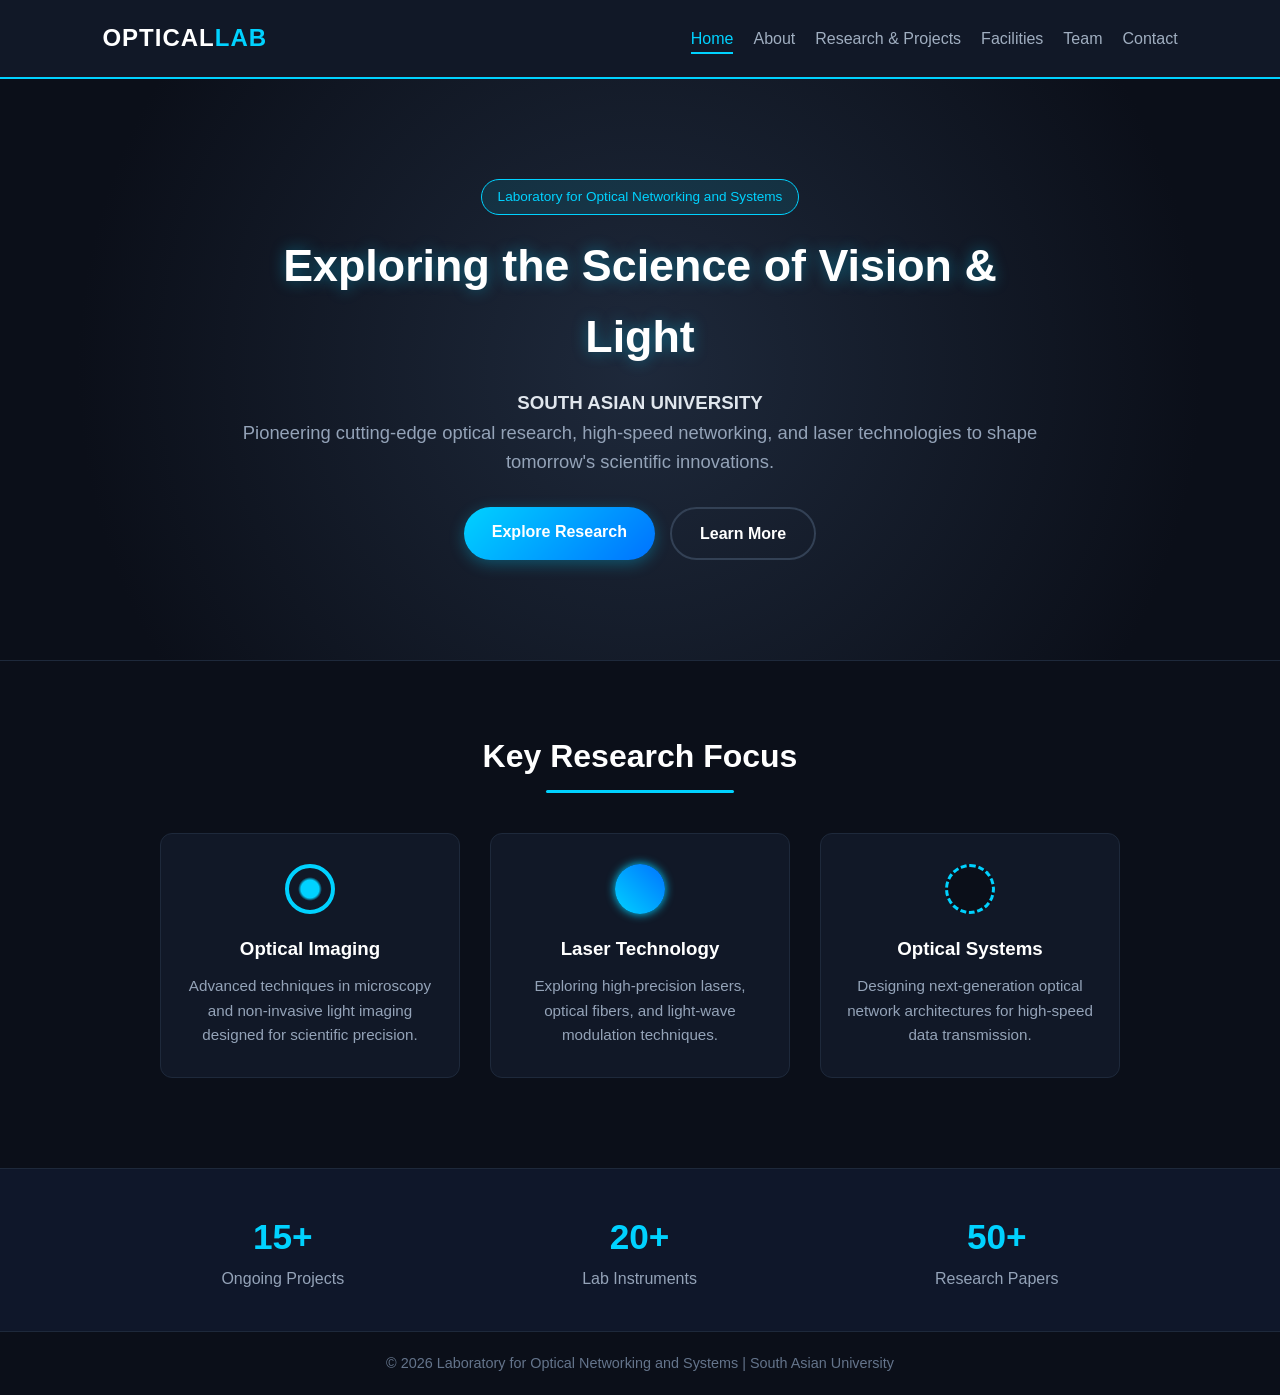
==== index.html @ 85604259 "Add files via upload" ====
<!DOCTYPE html>
<html lang="en">
<head>
    <meta charset="UTF-8">
    <meta name="viewport" content="width=device-width, initial-scale=1.0">
    <title>Laboratory for Optical Networking and Systems</title>
    <link rel="stylesheet" href="style.css">
</head>
<body>
    <header class="navbar">
        <div class="logo">OPTICAL<span>LAB</span></div>
        <nav>
            <ul class="nav-links">
                <li><a href="index.html" class="active">Home</a></li>
                <li><a href="about.html">About</a></li>
                <li><a href="research.html">Research & Projects</a></li>
                <li><a href="facilities.html">Facilities</a></li>
                <li><a href="team.html">Team</a></li>
                <li><a href="contact.html">Contact</a></li>
            </ul>
        </nav>
    </header>
    <section class="hero">
        <div class="hero-content">
            <span class="badge">Laboratory for Optical Networking and Systems</span>
            <h1>Exploring the Science of Vision & Light</h1>
            <h3> SOUTH ASIAN UNIVERSITY </h3>
            <p>Pioneering cutting-edge optical research, high-speed networking, and laser technologies to shape tomorrow's scientific innovations.</p>
            <div class="hero-btns">
                <a href="research.html" class="btn primary-btn">Explore Research</a>
                <a href="about.html" class="btn secondary-btn">Learn More</a>
            </div>
        </div>
    </section>
    <section class="highlights">
        <h2 class="section-title">Key Research Focus</h2>
        <div class="card-container">
            <div class="card">
                <div class="icon-shape optical-icon"></div>
                <h3>Optical Imaging</h3>
                <p>Advanced techniques in microscopy and non-invasive light imaging designed for scientific precision.</p>
            </div>
            <div class="card">
                <div class="icon-shape laser-icon"></div>
                <h3>Laser Technology</h3>
                <p>Exploring high-precision lasers, optical fibers, and light-wave modulation techniques.</p>
            </div>
            <div class="card">
                <div class="icon-shape system-icon"></div>
                <h3>Optical Systems</h3>
                <p>Designing next-generation optical network architectures for high-speed data transmission.</p>
            </div>
        </div>
    </section>
    <section class="stats-banner">
        <div class="stat-item">
            <h3>15+</h3>
            <p>Ongoing Projects</p>
        </div>
        <div class="stat-item">
            <h3>20+</h3>
            <p>Lab Instruments</p>
        </div>
        <div class="stat-item"> 
            <h3>50+</h3>
            <p>Research Papers</p>
        </div>
    </section>
    <footer>
        <p>&copy; 2026 Laboratory for Optical Networking and Systems | South Asian University</p>
    </footer>
</body>
</html>
---- style.css ----
* {
    margin: 0;
    padding: 0;
    box-sizing: border-box;
    font-family: -apple-system, BlinkMacSystemFont, "Segoe UI", Roboto, Helvetica, Arial, sans-serif;
}

body {
    background-color: #0b0f19; 
    color: #e0e6ed;
    line-height: 1.6;
}

.navbar {
    display: flex;
    justify-content: space-between;
    align-items: center;
    padding: 1.2rem 8%;
    background-color: #111827;
    border-bottom: 2px solid #00d2ff; 
    position: sticky;
    top: 0;
    z-index: 100;
}

.logo {
    font-size: 1.5rem;
    font-weight: 700;
    letter-spacing: 1px;
    color: #ffffff;
}

.logo span {
    color: #00d2ff; 
}

.nav-links {
    display: flex;
    list-style: none;
    gap: 20px;
}

.nav-links a {
    text-decoration: none;
    color: #a0aec0;
    font-weight: 500;
    transition: color 0.3s ease, border-bottom 0.3s ease;
    padding-bottom: 5px;
}

.nav-links a:hover,
.nav-links a.active {
    color: #00d2ff;
    border-bottom: 2px solid #00d2ff;
}

.hero {
    background: radial-gradient(circle at center, #1e293b 0%, #0b0f19 80%);
    text-align: center;
    padding: 100px 20px;
    border-bottom: 1px solid #1e293b;
}

.hero-content {
    max-width: 800px;
    margin: 0 auto;
}

.badge {
    background: rgba(0, 210, 255, 0.1);
    color: #00d2ff;
    padding: 6px 16px;
    border-radius: 20px;
    font-size: 0.85rem;
    border: 1px solid #00d2ff;
    display: inline-block;
    margin-bottom: 15px;
}

.hero h1 {
    font-size: 2.8rem;
    color: #ffffff;
    margin-bottom: 15px;
    text-shadow: 0 0 15px rgba(0, 210, 255, 0.4);
}

.hero p {
    font-size: 1.15rem;
    color: #94a3b8;
    margin-bottom: 30px;
}

.hero-btns {
    display: flex;
    justify-content: center;
    gap: 15px;
}


.btn {
    text-decoration: none;
    padding: 12px 28px;
    border-radius: 30px;
    font-weight: 600;
    transition: all 0.3s ease;
}

.primary-btn {
    background: linear-gradient(135deg, #00d2ff, #0072ff);
    color: #ffffff;
    box-shadow: 0 4px 15px rgba(0, 210, 255, 0.3);
}

.primary-btn:hover {
    transform: translateY(-3px);
    box-shadow: 0 6px 20px rgba(0, 210, 255, 0.6);
}

.secondary-btn {
    background: transparent;
    color: #ffffff;
    border: 2px solid #334155;
}

.secondary-btn:hover {
    border-color: #00d2ff;
    color: #00d2ff;
    transform: translateY(-3px);
}

.highlights {
    padding: 70px 8%;
    text-align: center;
}

.section-title {
    font-size: 2rem;
    color: #ffffff;
    margin-bottom: 40px;
    position: relative;
    display: inline-block;
}

.section-title::after {
    content: '';
    display: block;
    width: 60%;
    height: 3px;
    background: #00d2ff;
    margin: 8px auto 0;
    border-radius: 2px;
}

.card-container {
    display: flex;
    justify-content: center;
    gap: 30px;
    flex-wrap: wrap;
}

.card {
    background-color: #111827;
    border: 1px solid #1e293b;
    border-radius: 12px;
    padding: 30px 20px;
    width: 300px;
    display: flex;
    flex-direction: column;
    align-items: center;
    transition: transform 0.3s ease, border-color 0.3s ease, box-shadow 0.3s ease;
}

.icon-shape {
    width: 50px;
    height: 50px;
    border-radius: 50%;
    margin-bottom: 20px;
}

.optical-icon {
    border: 4px solid #00d2ff;
    background: radial-gradient(circle, #00d2ff 30%, transparent 40%);
}

.laser-icon {
    background: linear-gradient(45deg, #00d2ff, #0072ff);
    box-shadow: 0 0 10px #00d2ff;
}

.system-icon {
    border: 3px dashed #00d2ff;
    background: #0b0f19;
}

.card h3 {
    color: #ffffff;
    margin-bottom: 10px;
}

.card p {
    color: #94a3b8;
    font-size: 0.95rem;
}

.card:hover {
    transform: translateY(-8px);
    border-color: #00d2ff;
    box-shadow: 0 8px 25px rgba(0, 210, 255, 0.25);
}

.stats-banner {
    display: flex;
    justify-content: space-around;
    align-items: center;
    background: #0f172a;
    padding: 40px 8%;
    margin-top: 20px;
    border-top: 1px solid #1e293b;
    border-bottom: 1px solid #1e293b;
    text-align: center;
}

.stat-item h3 {
    font-size: 2.2rem;
    color: #00d2ff;
}

.stat-item p {
    color: #94a3b8;
    font-weight: 500;
}

footer {
    text-align: center;
    padding: 20px;
    background-color: #0b0f19;
    color: #64748b;
    font-size: 0.9rem;
}
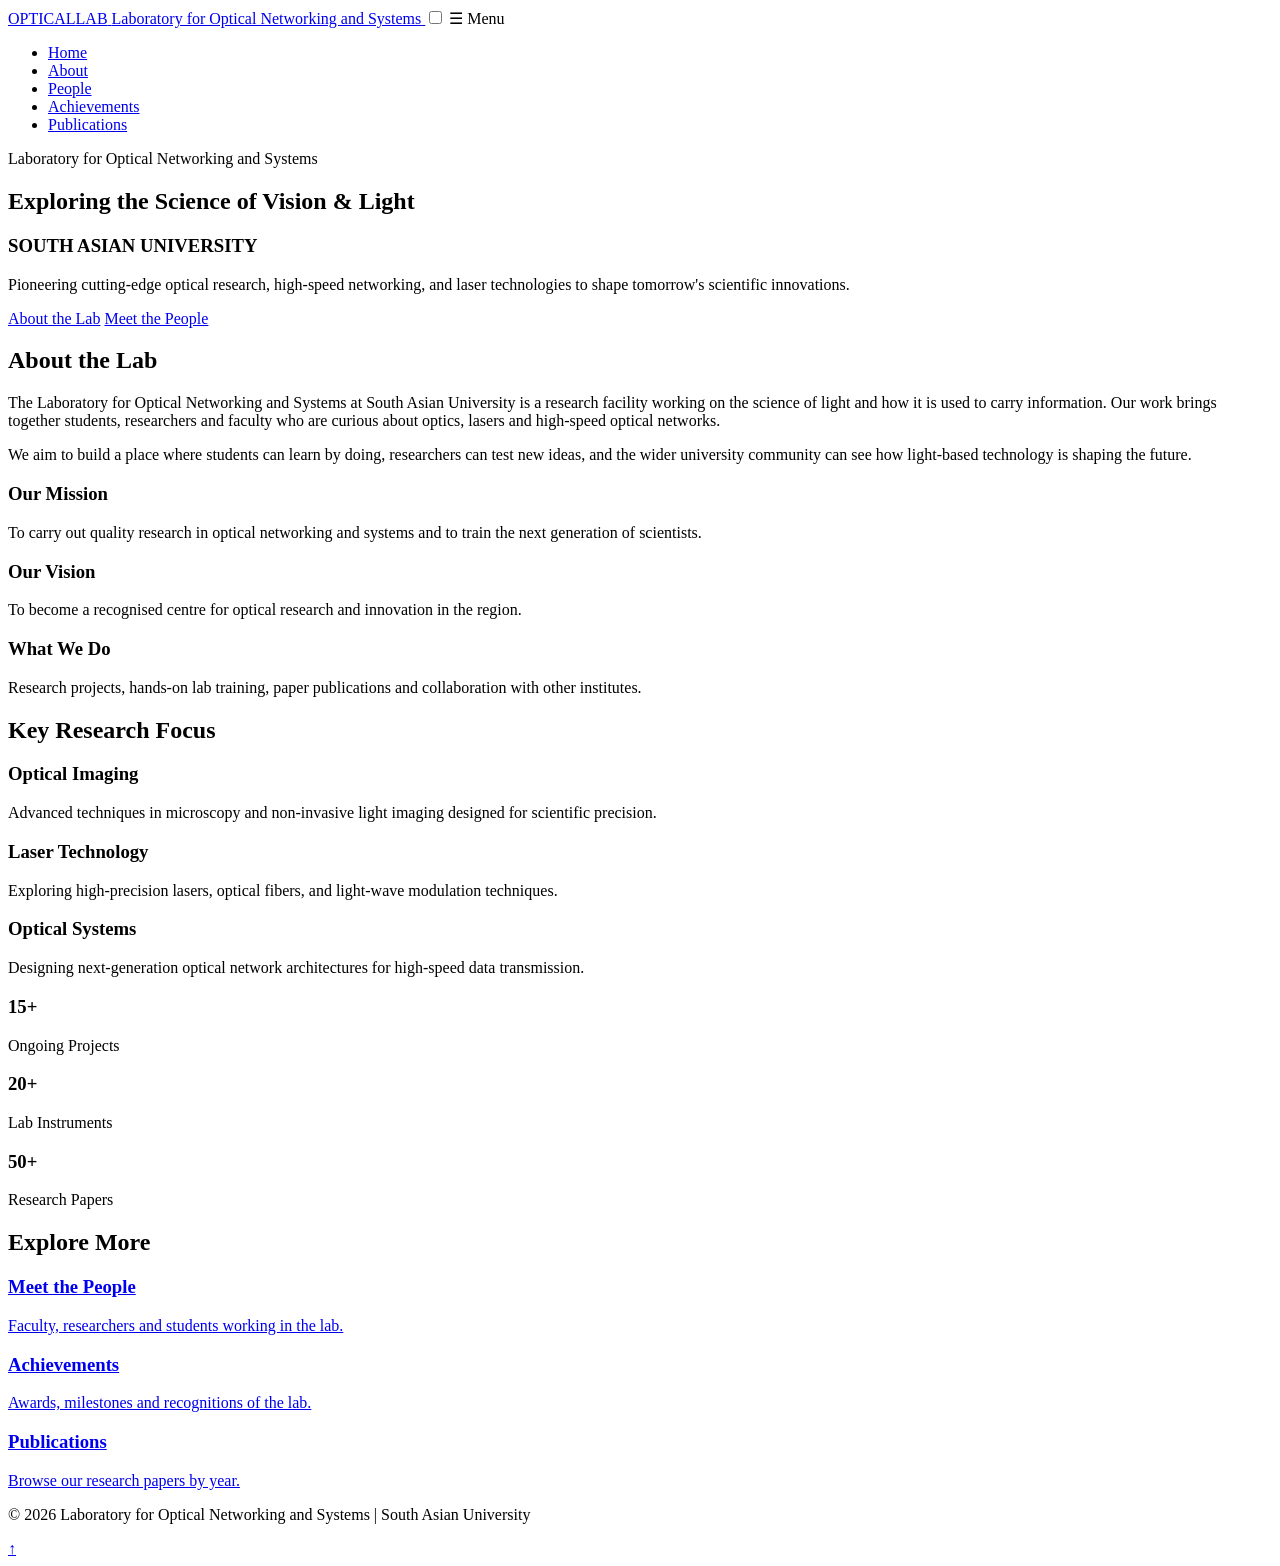
==== commit ba93993a: "Add files via upload" ====
--- a/index.html
+++ b/index.html
@@ -1,73 +1,124 @@
-<!DOCTYPE html>
-<html lang="en">
-<head>
-    <meta charset="UTF-8">
-    <meta name="viewport" content="width=device-width, initial-scale=1.0">
-    <title>Laboratory for Optical Networking and Systems</title>
-    <link rel="stylesheet" href="style.css">
-</head>
-<body>
-    <header class="navbar">
-        <div class="logo">OPTICAL<span>LAB</span></div>
-        <nav>
-            <ul class="nav-links">
-                <li><a href="index.html" class="active">Home</a></li>
-                <li><a href="about.html">About</a></li>
-                <li><a href="research.html">Research & Projects</a></li>
-                <li><a href="facilities.html">Facilities</a></li>
-                <li><a href="team.html">Team</a></li>
-                <li><a href="contact.html">Contact</a></li>
-            </ul>
-        </nav>
-    </header>
-    <section class="hero">
-        <div class="hero-content">
-            <span class="badge">Laboratory for Optical Networking and Systems</span>
-            <h1>Exploring the Science of Vision & Light</h1>
-            <h3> SOUTH ASIAN UNIVERSITY </h3>
-            <p>Pioneering cutting-edge optical research, high-speed networking, and laser technologies to shape tomorrow's scientific innovations.</p>
-            <div class="hero-btns">
-                <a href="research.html" class="btn primary-btn">Explore Research</a>
-                <a href="about.html" class="btn secondary-btn">Learn More</a>
-            </div>
-        </div>
-    </section>
-    <section class="highlights">
-        <h2 class="section-title">Key Research Focus</h2>
-        <div class="card-container">
-            <div class="card">
-                <div class="icon-shape optical-icon"></div>
-                <h3>Optical Imaging</h3>
-                <p>Advanced techniques in microscopy and non-invasive light imaging designed for scientific precision.</p>
-            </div>
-            <div class="card">
-                <div class="icon-shape laser-icon"></div>
-                <h3>Laser Technology</h3>
-                <p>Exploring high-precision lasers, optical fibers, and light-wave modulation techniques.</p>
-            </div>
-            <div class="card">
-                <div class="icon-shape system-icon"></div>
-                <h3>Optical Systems</h3>
-                <p>Designing next-generation optical network architectures for high-speed data transmission.</p>
-            </div>
-        </div>
-    </section>
-    <section class="stats-banner">
-        <div class="stat-item">
-            <h3>15+</h3>
-            <p>Ongoing Projects</p>
-        </div>
-        <div class="stat-item">
-            <h3>20+</h3>
-            <p>Lab Instruments</p>
-        </div>
-        <div class="stat-item"> 
-            <h3>50+</h3>
-            <p>Research Papers</p>
-        </div>
-    </section>
-    <footer>
-        <p>&copy; 2026 Laboratory for Optical Networking and Systems | South Asian University</p>
-    </footer>
-</body>
-</html>+<!DOCTYPE html>
+<html lang="en">
+<head>
+    <meta charset="UTF-8">
+    <meta name="viewport" content="width=device-width, initial-scale=1.0">
+    <title>Laboratory for Optical Networking and Systems</title>
+    <link rel="stylesheet" href="css/style.css">
+</head>
+<body id="top">
+    <header class="site-header">
+        <a class="brand" href="index.html">
+            <span class="brand-name">OPTICAL<span>LAB</span></span>
+            <span class="brand-tag">Laboratory for Optical Networking and Systems</span>
+        </a>
+        <input type="checkbox" id="menuToggle" class="menu-toggle">
+        <label for="menuToggle" class="menu-btn" aria-label="Open menu">&#9776; Menu</label>
+        <nav class="pill-nav">
+            <ul class="nav-links">
+                    <li><a href="index.html" class="active">Home</a></li>
+                    <li><a href="index.html#about">About</a></li>
+                    <li><a href="pages/team.html">People</a></li>
+                    <li><a href="pages/achievements.html">Achievements</a></li>
+                    <li><a href="pages/publications.html">Publications</a></li>
+            </ul>
+        </nav>
+    </header>
+
+    <section class="hero">
+        <div class="hero-content">
+            <span class="badge">Laboratory for Optical Networking and Systems</span>
+            <h1>Exploring the Science of Vision & Light</h1>
+            <h3> SOUTH ASIAN UNIVERSITY </h3>
+            <p>Pioneering cutting-edge optical research, high-speed networking, and laser technologies to shape tomorrow's scientific innovations.</p>
+            <div class="hero-btns">
+                <a href="#about" class="btn primary-btn">About the Lab</a>
+                <a href="pages/team.html" class="btn secondary-btn">Meet the People</a>
+            </div>
+        </div>
+    </section>
+
+    <!-- FEATURE 1: About the Lab (merged into the Home page) -->
+    <section class="about" id="about">
+        <h2 class="section-title">About the Lab</h2>
+        <div class="about-text">
+            <p>The Laboratory for Optical Networking and Systems at South Asian University is a research facility working on the science of light and how it is used to carry information. Our work brings together students, researchers and faculty who are curious about optics, lasers and high-speed optical networks.</p>
+            <p>We aim to build a place where students can learn by doing, researchers can test new ideas, and the wider university community can see how light-based technology is shaping the future.</p>
+        </div>
+        <div class="card-container">
+            <div class="card">
+                <h3>Our Mission</h3>
+                <p>To carry out quality research in optical networking and systems and to train the next generation of scientists.</p>
+            </div>
+            <div class="card">
+                <h3>Our Vision</h3>
+                <p>To become a recognised centre for optical research and innovation in the region.</p>
+            </div>
+            <div class="card">
+                <h3>What We Do</h3>
+                <p>Research projects, hands-on lab training, paper publications and collaboration with other institutes.</p>
+            </div>
+        </div>
+    </section>
+
+    <section class="highlights">
+        <h2 class="section-title">Key Research Focus</h2>
+        <div class="card-container">
+            <div class="card">
+                <div class="icon-shape optical-icon"></div>
+                <h3>Optical Imaging</h3>
+                <p>Advanced techniques in microscopy and non-invasive light imaging designed for scientific precision.</p>
+            </div>
+            <div class="card">
+                <div class="icon-shape laser-icon"></div>
+                <h3>Laser Technology</h3>
+                <p>Exploring high-precision lasers, optical fibers, and light-wave modulation techniques.</p>
+            </div>
+            <div class="card">
+                <div class="icon-shape system-icon"></div>
+                <h3>Optical Systems</h3>
+                <p>Designing next-generation optical network architectures for high-speed data transmission.</p>
+            </div>
+        </div>
+    </section>
+
+    <section class="stats-banner">
+        <div class="stat-item">
+            <h3>15+</h3>
+            <p>Ongoing Projects</p>
+        </div>
+        <div class="stat-item">
+            <h3>20+</h3>
+            <p>Lab Instruments</p>
+        </div>
+        <div class="stat-item">
+            <h3>50+</h3>
+            <p>Research Papers</p>
+        </div>
+    </section>
+
+    <section class="explore">
+        <h2 class="section-title">Explore More</h2>
+        <div class="card-container">
+            <a href="pages/team.html" class="card link-card">
+                <h3>Meet the People</h3>
+                <p>Faculty, researchers and students working in the lab.</p>
+            </a>
+            <a href="pages/achievements.html" class="card link-card">
+                <h3>Achievements</h3>
+                <p>Awards, milestones and recognitions of the lab.</p>
+            </a>
+            <a href="pages/publications.html" class="card link-card">
+                <h3>Publications</h3>
+                <p>Browse our research papers by year.</p>
+            </a>
+        </div>
+    </section>
+
+    <footer>
+        <p>&copy; 2026 Laboratory for Optical Networking and Systems | South Asian University</p>
+    </footer>
+    <a href="#top" class="top-btn" title="Back to top">&uarr;</a>
+    <script src="js/main.js" defer></script>
+</body>
+</html>
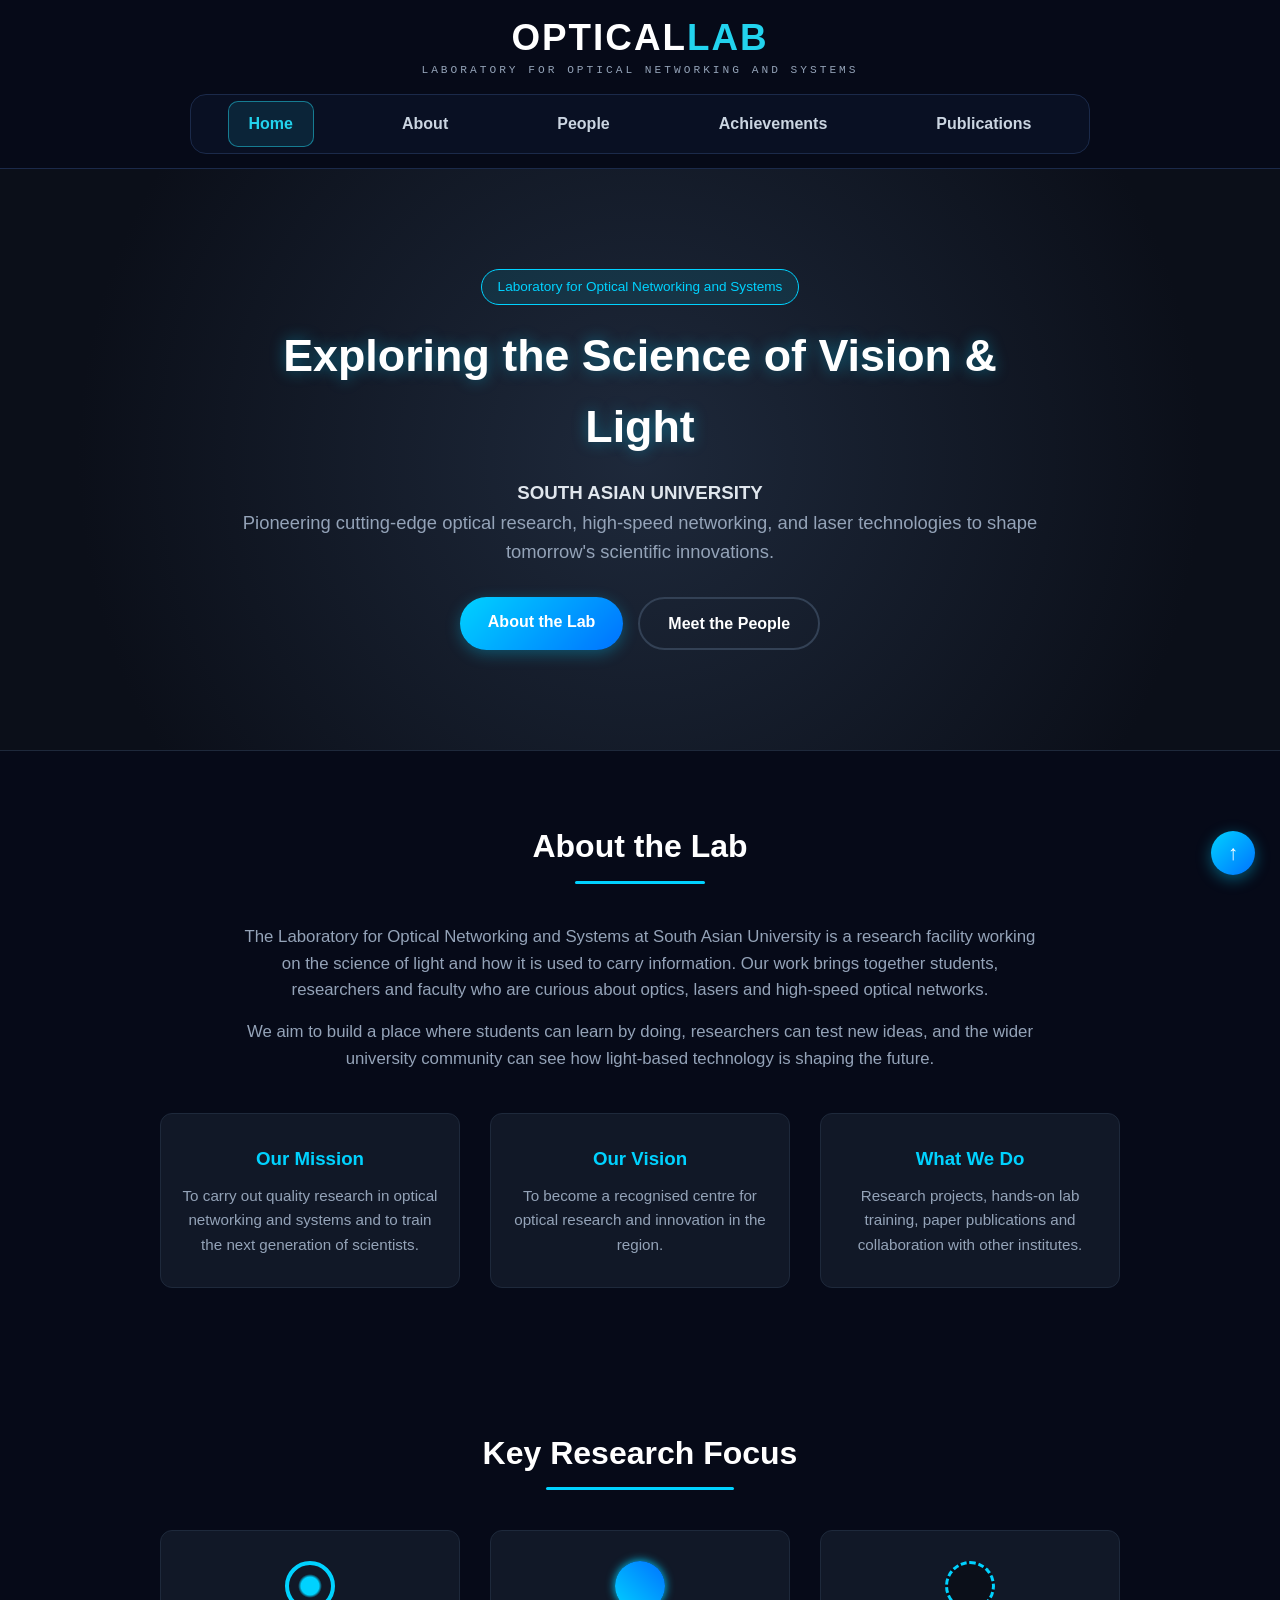
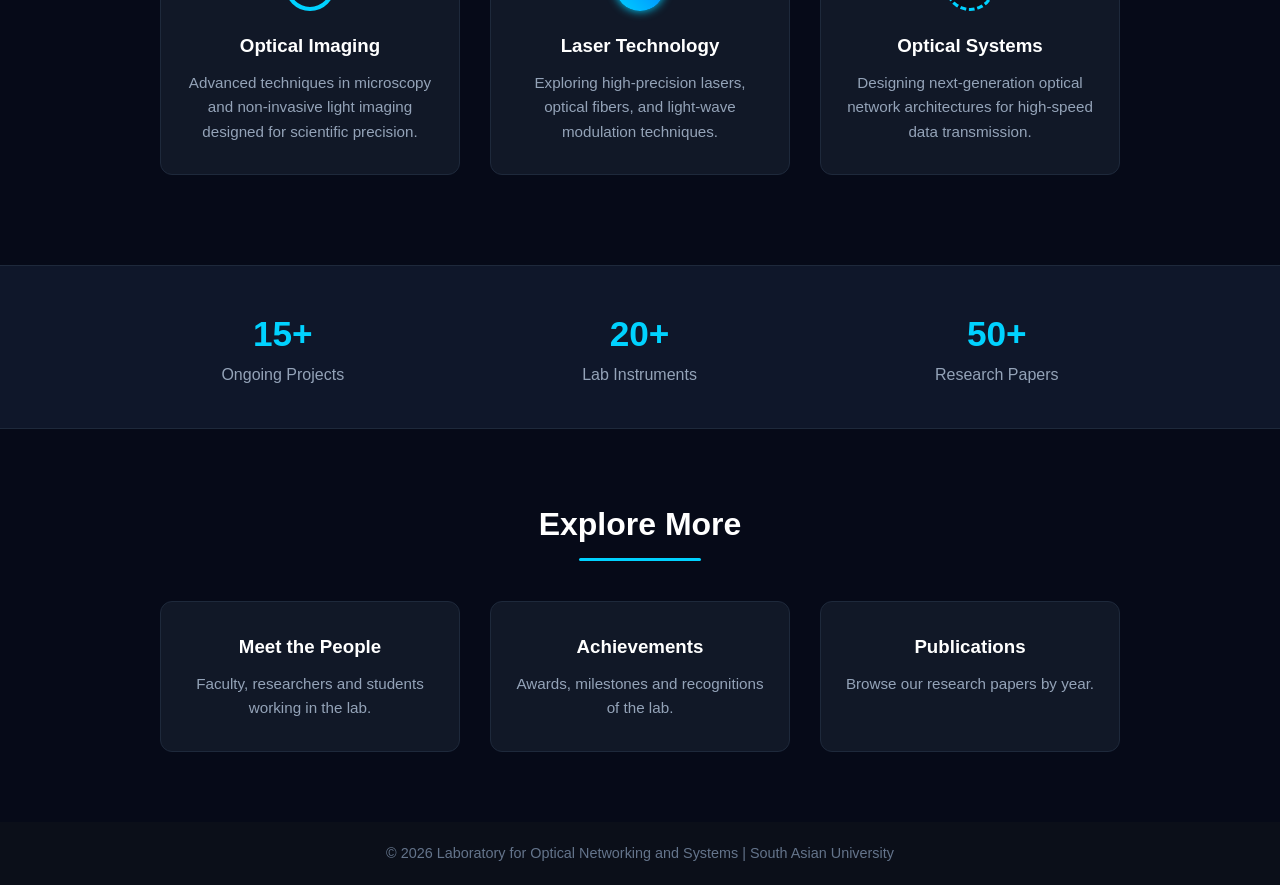
==== commit 9499b436: "Update index.html" ====
--- a/index.html
+++ b/index.html
@@ -4,7 +4,7 @@
     <meta charset="UTF-8">
     <meta name="viewport" content="width=device-width, initial-scale=1.0">
     <title>Laboratory for Optical Networking and Systems</title>
-    <link rel="stylesheet" href="css/style.css">
+    <link rel="stylesheet" href="style.css">
 </head>
 <body id="top">
     <header class="site-header">
--- a/style.css
+++ b/style.css
@@ -0,0 +1,977 @@
+* {
+    margin: 0;
+    padding: 0;
+    box-sizing: border-box;
+    font-family: -apple-system, BlinkMacSystemFont, "Segoe UI", Roboto, Helvetica, Arial, sans-serif;
+}
+
+body {
+    background-color: #0b0f19; 
+    color: #e0e6ed;
+    line-height: 1.6;
+}
+
+.navbar {
+    display: flex;
+    justify-content: space-between;
+    align-items: center;
+    padding: 1.2rem 8%;
+    background-color: #111827;
+    border-bottom: 2px solid #00d2ff; 
+    position: sticky;
+    top: 0;
+    z-index: 100;
+}
+
+.logo {
+    font-size: 1.5rem;
+    font-weight: 700;
+    letter-spacing: 1px;
+    color: #ffffff;
+}
+
+.logo span {
+    color: #00d2ff; 
+}
+
+.nav-links {
+    display: flex;
+    list-style: none;
+    gap: 20px;
+}
+
+.nav-links a {
+    text-decoration: none;
+    color: #a0aec0;
+    font-weight: 500;
+    transition: color 0.3s ease, border-bottom 0.3s ease;
+    padding-bottom: 5px;
+}
+
+.nav-links a:hover,
+.nav-links a.active {
+    color: #00d2ff;
+    border-bottom: 2px solid #00d2ff;
+}
+
+.hero {
+    background: radial-gradient(circle at center, #1e293b 0%, #0b0f19 80%);
+    text-align: center;
+    padding: 100px 20px;
+    border-bottom: 1px solid #1e293b;
+}
+
+.hero-content {
+    max-width: 800px;
+    margin: 0 auto;
+}
+
+.badge {
+    background: rgba(0, 210, 255, 0.1);
+    color: #00d2ff;
+    padding: 6px 16px;
+    border-radius: 20px;
+    font-size: 0.85rem;
+    border: 1px solid #00d2ff;
+    display: inline-block;
+    margin-bottom: 15px;
+}
+
+.hero h1 {
+    font-size: 2.8rem;
+    color: #ffffff;
+    margin-bottom: 15px;
+    text-shadow: 0 0 15px rgba(0, 210, 255, 0.4);
+}
+
+.hero p {
+    font-size: 1.15rem;
+    color: #94a3b8;
+    margin-bottom: 30px;
+}
+
+.hero-btns {
+    display: flex;
+    justify-content: center;
+    gap: 15px;
+}
+
+
+.btn {
+    text-decoration: none;
+    padding: 12px 28px;
+    border-radius: 30px;
+    font-weight: 600;
+    transition: all 0.3s ease;
+}
+
+.primary-btn {
+    background: linear-gradient(135deg, #00d2ff, #0072ff);
+    color: #ffffff;
+    box-shadow: 0 4px 15px rgba(0, 210, 255, 0.3);
+}
+
+.primary-btn:hover {
+    transform: translateY(-3px);
+    box-shadow: 0 6px 20px rgba(0, 210, 255, 0.6);
+}
+
+.secondary-btn {
+    background: transparent;
+    color: #ffffff;
+    border: 2px solid #334155;
+}
+
+.secondary-btn:hover {
+    border-color: #00d2ff;
+    color: #00d2ff;
+    transform: translateY(-3px);
+}
+
+.highlights {
+    padding: 70px 8%;
+    text-align: center;
+}
+
+.section-title {
+    font-size: 2rem;
+    color: #ffffff;
+    margin-bottom: 40px;
+    position: relative;
+    display: inline-block;
+}
+
+.section-title::after {
+    content: '';
+    display: block;
+    width: 60%;
+    height: 3px;
+    background: #00d2ff;
+    margin: 8px auto 0;
+    border-radius: 2px;
+}
+
+.card-container {
+    display: flex;
+    justify-content: center;
+    gap: 30px;
+    flex-wrap: wrap;
+}
+
+.card {
+    background-color: #111827;
+    border: 1px solid #1e293b;
+    border-radius: 12px;
+    padding: 30px 20px;
+    width: 300px;
+    display: flex;
+    flex-direction: column;
+    align-items: center;
+    transition: transform 0.3s ease, border-color 0.3s ease, box-shadow 0.3s ease;
+}
+
+.icon-shape {
+    width: 50px;
+    height: 50px;
+    border-radius: 50%;
+    margin-bottom: 20px;
+}
+
+.optical-icon {
+    border: 4px solid #00d2ff;
+    background: radial-gradient(circle, #00d2ff 30%, transparent 40%);
+}
+
+.laser-icon {
+    background: linear-gradient(45deg, #00d2ff, #0072ff);
+    box-shadow: 0 0 10px #00d2ff;
+}
+
+.system-icon {
+    border: 3px dashed #00d2ff;
+    background: #0b0f19;
+}
+
+.card h3 {
+    color: #ffffff;
+    margin-bottom: 10px;
+}
+
+.card p {
+    color: #94a3b8;
+    font-size: 0.95rem;
+}
+
+.card:hover {
+    transform: translateY(-8px);
+    border-color: #00d2ff;
+    box-shadow: 0 8px 25px rgba(0, 210, 255, 0.25);
+}
+
+.stats-banner {
+    display: flex;
+    justify-content: space-around;
+    align-items: center;
+    background: #0f172a;
+    padding: 40px 8%;
+    margin-top: 20px;
+    border-top: 1px solid #1e293b;
+    border-bottom: 1px solid #1e293b;
+    text-align: center;
+}
+
+.stat-item h3 {
+    font-size: 2.2rem;
+    color: #00d2ff;
+}
+
+.stat-item p {
+    color: #94a3b8;
+    font-weight: 500;
+}
+
+footer {
+    text-align: center;
+    padding: 20px;
+    background-color: #0b0f19;
+    color: #64748b;
+    font-size: 0.9rem;
+}
+
+
+
+/* =====================================================
+   NEW STYLES  (About section, Team, Publications,
+   Achievements) - everything here is pure CSS, no JS
+   ===================================================== */
+
+html {
+    scroll-behavior: smooth;
+    scroll-padding-top: 80px; /* so the sticky navbar doesn't cover section titles */
+}
+
+/* ---------- Mobile menu (checkbox trick, no JS) ---------- */
+.menu-toggle {
+    display: none; /* the hidden checkbox */
+}
+
+.menu-btn {
+    display: none; /* shown only on small screens */
+    border: 1px solid #334155;
+    color: #ffffff;
+    font-size: 1.4rem;
+    padding: 2px 12px;
+    border-radius: 6px;
+    cursor: pointer;
+}
+
+/* ---------- About section (merged into Home) ---------- */
+.about {
+    padding: 70px 8%;
+    text-align: center;
+}
+
+.about-text {
+    max-width: 800px;
+    margin: 0 auto 40px;
+    color: #94a3b8;
+    font-size: 1.05rem;
+}
+
+.about-text p {
+    margin-bottom: 15px;
+}
+
+.about .card h3 {
+    color: #00d2ff;
+}
+
+.card p {
+    text-align: center;
+}
+
+/* ---------- Explore More cards ---------- */
+.explore {
+    padding: 70px 8%;
+    text-align: center;
+}
+
+.link-card {
+    text-decoration: none;
+}
+
+/* ---------- Header used on the inner pages ---------- */
+.page-header {
+    text-align: center;
+    padding: 60px 20px;
+    background: radial-gradient(circle at center, #1e293b 0%, #0b0f19 80%);
+    border-bottom: 1px solid #1e293b;
+}
+
+.page-header h1 {
+    font-size: 2.4rem;
+    color: #ffffff;
+    text-shadow: 0 0 15px rgba(0, 210, 255, 0.4);
+}
+
+.page-header p {
+    color: #94a3b8;
+    margin-top: 8px;
+}
+
+.content {
+    padding: 50px 8%;
+    min-height: 50vh;
+}
+
+/* ---------- Filters (Team + Publications) ----------
+   Each filter is a group of hidden radio buttons.
+   The labels act as the buttons. When a radio is
+   :checked, CSS hides the cards that don't match. */
+.filter-radio {
+    position: absolute;
+    opacity: 0;
+    pointer-events: none;
+}
+
+/* shows a ring around the buttons when using the keyboard */
+.filter-radio:focus-visible ~ .filter-bar {
+    outline: 2px solid #00d2ff;
+    outline-offset: 8px;
+    border-radius: 30px;
+}
+
+.filter-bar {
+    display: flex;
+    justify-content: center;
+    flex-wrap: wrap;
+    gap: 12px;
+    margin-bottom: 40px;
+}
+
+.filter-btn {
+    background: transparent;
+    color: #a0aec0;
+    border: 2px solid #334155;
+    padding: 8px 22px;
+    border-radius: 30px;
+    font-weight: 600;
+    cursor: pointer;
+    transition: all 0.3s ease;
+}
+
+.filter-btn:hover {
+    border-color: #00d2ff;
+    color: #00d2ff;
+}
+
+/* highlight the button of the checked radio */
+#t-all:checked ~ .filter-bar label[for="t-all"],
+#t-faculty:checked ~ .filter-bar label[for="t-faculty"],
+#t-researcher:checked ~ .filter-bar label[for="t-researcher"],
+#t-student:checked ~ .filter-bar label[for="t-student"],
+#p-all:checked ~ .filter-bar label[for="p-all"],
+#p-2026:checked ~ .filter-bar label[for="p-2026"],
+#p-2025:checked ~ .filter-bar label[for="p-2025"],
+#p-2024:checked ~ .filter-bar label[for="p-2024"] {
+    border-color: #00d2ff;
+    color: #00d2ff;
+    background: rgba(0, 210, 255, 0.1);
+}
+
+/* Team: hide members that are not in the chosen group */
+#t-faculty:checked ~ .card-container .member:not(.faculty),
+#t-researcher:checked ~ .card-container .member:not(.researcher),
+#t-student:checked ~ .card-container .member:not(.student) {
+    display: none;
+}
+
+/* Publications: hide papers from other years */
+#p-2026:checked ~ .pub-list .pub:not(.y2026),
+#p-2025:checked ~ .pub-list .pub:not(.y2025),
+#p-2024:checked ~ .pub-list .pub:not(.y2024) {
+    display: none;
+}
+
+/* ---------- Team cards ---------- */
+.avatar {
+    width: 80px;
+    height: 80px;
+    border-radius: 50%;
+    background: linear-gradient(135deg, #00d2ff, #0072ff);
+    color: #ffffff;
+    font-size: 1.5rem;
+    font-weight: 700;
+    display: flex;
+    justify-content: center;
+    align-items: center;
+    margin-bottom: 15px;
+}
+
+.role-tag {
+    color: #00d2ff;
+    font-size: 0.85rem;
+    margin-bottom: 10px;
+}
+
+/* ---------- Publications + Achievements lists ---------- */
+.pub-list,
+.timeline {
+    max-width: 800px;
+    margin: 0 auto;
+}
+
+.pub,
+.timeline-item {
+    background-color: #111827;
+    border: 1px solid #1e293b;
+    border-left: 4px solid #00d2ff;
+    border-radius: 12px;
+    padding: 20px 25px;
+    margin-bottom: 20px;
+    transition: transform 0.3s ease, box-shadow 0.3s ease;
+}
+
+.pub:hover,
+.timeline-item:hover {
+    transform: translateX(6px);
+    box-shadow: 0 8px 25px rgba(0, 210, 255, 0.2);
+}
+
+.pub h3,
+.timeline-item h3 {
+    color: #ffffff;
+    margin: 8px 0;
+}
+
+.year-tag {
+    background: rgba(0, 210, 255, 0.1);
+    color: #00d2ff;
+    border: 1px solid #00d2ff;
+    border-radius: 20px;
+    padding: 2px 12px;
+    font-size: 0.8rem;
+}
+
+.authors {
+    color: #94a3b8;
+    font-size: 0.95rem;
+}
+
+.journal {
+    color: #64748b;
+    font-size: 0.9rem;
+    font-style: italic;
+}
+
+.timeline-item p {
+    color: #94a3b8;
+}
+
+/* ---------- Back to top (plain link, no JS) ---------- */
+.top-btn {
+    position: fixed;
+    bottom: 25px;
+    right: 25px;
+    width: 44px;
+    height: 44px;
+    border-radius: 50%;
+    background: linear-gradient(135deg, #00d2ff, #0072ff);
+    color: #ffffff;
+    font-size: 1.3rem;
+    text-decoration: none;
+    display: flex;
+    justify-content: center;
+    align-items: center;
+    box-shadow: 0 4px 15px rgba(0, 210, 255, 0.4);
+    z-index: 100;
+}
+
+/* ---------- Responsive ---------- */
+@media (max-width: 768px) {
+    .navbar {
+        flex-wrap: wrap;
+        padding: 1rem 5%;
+    }
+
+    .menu-btn {
+        display: block;
+    }
+
+    nav {
+        width: 100%;
+    }
+
+    .nav-links {
+        display: none;
+        flex-direction: column;
+        gap: 12px;
+        padding-top: 15px;
+    }
+
+    /* when the checkbox is ticked, show the menu */
+    .menu-toggle:checked ~ nav .nav-links {
+        display: flex;
+    }
+
+    .hero h1 {
+        font-size: 2rem;
+    }
+
+    .hero-btns {
+        flex-direction: column;
+        align-items: center;
+    }
+
+    .stats-banner {
+        flex-direction: column;
+        gap: 20px;
+    }
+
+    .card {
+        width: 100%;
+    }
+}
+
+
+/* =====================================================
+   SITE THEME OVERRIDES - header, page header, people page
+   (styled after the CiLab website)
+   ===================================================== */
+:root {
+    --bg: #060a18;
+    --panel: #0b1226;
+    --line: #1b2a4a;
+    --cyan: #22d3ee;
+    --mono: "Space Mono", "Courier New", Consolas, monospace;
+}
+
+body { background-color: var(--bg); }
+
+/* ---------- Centered logo + pill menu ---------- */
+.site-header {
+    text-align: center;
+    padding: 18px 4% 0;
+    background: var(--bg);
+    border-bottom: 1px solid var(--line);
+    position: sticky;
+    top: 0;
+    z-index: 100;
+}
+
+.brand {
+    display: inline-flex;
+    flex-direction: column;
+    align-items: center;
+    text-decoration: none;
+}
+
+.brand-name {
+    font-size: 2.3rem;
+    font-weight: 800;
+    letter-spacing: 2px;
+    color: #ffffff;
+    line-height: 1.1;
+}
+
+.brand-name span { color: var(--cyan); }
+
+.brand-tag {
+    font-family: var(--mono);
+    font-size: 0.7rem;
+    letter-spacing: 3px;
+    text-transform: uppercase;
+    color: #94a3b8;
+    margin-top: 4px;
+}
+
+.pill-nav {
+    max-width: 900px;
+    margin: 14px auto;
+    border: 1px solid var(--line);
+    border-radius: 16px;
+    background: rgba(11, 18, 38, 0.8);
+    padding: 6px;
+}
+
+.pill-nav .nav-links {
+    display: flex;
+    justify-content: space-around;
+    gap: 6px;
+}
+
+.pill-nav .nav-links a {
+    display: block;
+    padding: 9px 20px;
+    border: 1px solid transparent;
+    border-radius: 10px;
+    color: #cbd5e1;
+    font-weight: 600;
+}
+
+.pill-nav .nav-links a:hover,
+.pill-nav .nav-links a.active {
+    color: var(--cyan);
+    background: rgba(34, 211, 238, 0.1);
+    border: 1px solid rgba(34, 211, 238, 0.5);
+}
+
+.site-header .menu-btn { margin: 12px auto 0; }
+
+/* ---------- Page header (left aligned, like CiLab) ---------- */
+.page-header {
+    display: flex;
+    justify-content: space-between;
+    align-items: center;
+    flex-wrap: wrap;
+    gap: 20px;
+    text-align: left;
+    background: var(--bg);
+    padding: 40px 8% 25px;
+    margin: 0;
+    border-bottom: 1px solid var(--line);
+}
+
+.page-header h1 { font-size: 2.6rem; text-shadow: none; }
+.page-header p { margin-top: 4px; }
+
+.eyebrow {
+    display: block;
+    font-family: var(--mono);
+    font-size: 0.8rem;
+    letter-spacing: 2.5px;
+    text-transform: uppercase;
+    color: var(--cyan);
+    margin-bottom: 6px;
+}
+
+.outline-btn {
+    color: var(--cyan);
+    text-decoration: none;
+    font-weight: 600;
+    border: 1px solid rgba(34, 211, 238, 0.5);
+    background: rgba(34, 211, 238, 0.08);
+    padding: 12px 22px;
+    border-radius: 10px;
+    transition: all 0.3s ease;
+}
+
+.outline-btn:hover { background: rgba(34, 211, 238, 0.2); }
+
+.solid-btn {
+    background: var(--cyan);
+    color: #04121c;
+    text-decoration: none;
+    font-weight: 700;
+    padding: 12px 22px;
+    border-radius: 10px;
+    white-space: nowrap;
+    align-self: flex-start;
+}
+
+.solid-btn:hover { background: #67e8f9; }
+
+/* ---------- People page ---------- */
+.people-page {
+    max-width: 1300px;
+    margin: 0 auto;
+    padding: 40px 4%;
+}
+
+.count {
+    font-family: var(--mono);
+    font-size: 0.75rem;
+    color: var(--cyan);
+    margin-left: 6px;
+}
+
+/* tree box */
+.tree-box {
+    background: var(--panel);
+    border: 1px solid var(--line);
+    border-radius: 18px;
+    padding: 30px 20px;
+    text-align: center;
+    margin-bottom: 40px;
+}
+
+.tree-root {
+    display: inline-block;
+    border: 1px solid rgba(34, 211, 238, 0.6);
+    border-radius: 12px;
+    padding: 10px 22px;
+    font-weight: 700;
+    color: #ffffff;
+    background: rgba(34, 211, 238, 0.06);
+    box-shadow: 0 0 18px rgba(34, 211, 238, 0.15);
+}
+
+.tree-nodes {
+    position: relative;
+    display: flex;
+    justify-content: center;
+    flex-wrap: wrap;
+    gap: 40px;
+    margin-top: 34px;
+    padding-top: 22px;
+}
+
+/* connector lines */
+.tree-root::after {
+    content: "";
+    display: block;
+    width: 2px;
+    height: 34px;
+    background: var(--cyan);
+    margin: 10px auto -44px;
+    position: relative;
+    top: 10px;
+}
+
+.tree-nodes::before {
+    content: "";
+    position: absolute;
+    top: 0;
+    left: 18%;
+    right: 18%;
+    height: 2px;
+    background: linear-gradient(90deg, #6366f1, var(--cyan), #38bdf8);
+}
+
+.tree-node {
+    position: relative;
+    display: flex;
+    flex-direction: column;
+    align-items: center;
+    min-width: 200px;
+    padding: 12px 22px;
+    border: 1px solid var(--line);
+    border-radius: 12px;
+    background: #080e20;
+    color: #ffffff;
+    font-weight: 700;
+    cursor: pointer;
+    transition: all 0.3s ease;
+}
+
+.tree-node::before {
+    content: "";
+    position: absolute;
+    top: -22px;
+    left: 50%;
+    width: 2px;
+    height: 22px;
+    background: #38bdf8;
+}
+
+.tree-node small {
+    font-family: var(--mono);
+    font-size: 0.65rem;
+    letter-spacing: 2px;
+    text-transform: uppercase;
+    color: var(--cyan);
+    margin-bottom: 4px;
+}
+
+.tree-node:hover { border-color: var(--cyan); }
+
+#g-members:checked ~ .tree-box label[for="g-members"],
+#g-collab:checked ~ .tree-box label[for="g-collab"],
+#g-alumni:checked ~ .tree-box label[for="g-alumni"] {
+    border-color: var(--cyan);
+    background: rgba(34, 211, 238, 0.1);
+    box-shadow: 0 0 22px rgba(34, 211, 238, 0.3);
+}
+
+/* sub filter (only for collaborators) */
+.sub-bar {
+    display: none;
+    justify-content: center;
+    flex-wrap: wrap;
+    gap: 10px;
+    margin-top: 25px;
+}
+
+#g-members:checked ~ .tree-box .sub-members,
+#g-collab:checked ~ .tree-box .sub-collab,
+#g-alumni:checked ~ .tree-box .sub-alumni { display: flex; }
+
+.sub-btn {
+    min-width: 150px;
+    padding: 10px 20px;
+    border: 1px solid var(--line);
+    border-radius: 10px;
+    background: #080e20;
+    color: #ffffff;
+    font-weight: 700;
+    cursor: pointer;
+    transition: all 0.3s ease;
+}
+
+.sub-btn:hover { border-color: var(--cyan); }
+
+#c-all:checked ~ .tree-box label[for="c-all"],
+#c-prof:checked ~ .tree-box label[for="c-prof"],
+#c-scholar:checked ~ .tree-box label[for="c-scholar"],
+#c-industry:checked ~ .tree-box label[for="c-industry"],
+#m-all:checked ~ .tree-box label[for="m-all"],
+#m-btech:checked ~ .tree-box label[for="m-btech"],
+#m-scholar:checked ~ .tree-box label[for="m-scholar"],
+#m-staff:checked ~ .tree-box label[for="m-staff"],
+#a-all:checked ~ .tree-box label[for="a-all"],
+#a-scholar:checked ~ .tree-box label[for="a-scholar"],
+#a-btech:checked ~ .tree-box label[for="a-btech"] {
+    border-color: var(--cyan);
+    background: rgba(34, 211, 238, 0.12);
+}
+
+/* panels: show only the chosen group */
+.panel { display: none; }
+#g-members:checked ~ .panel-members,
+#g-collab:checked ~ .panel-collab,
+#g-alumni:checked ~ .panel-alumni { display: block; }
+
+#c-prof:checked ~ .panel-collab .person-card:not(.prof),
+#c-scholar:checked ~ .panel-collab .person-card:not(.scholar),
+#c-industry:checked ~ .panel-collab .person-card:not(.industry) { display: none; }
+
+/* current members sub filter (PI block only shows under "All") */
+#m-btech:checked ~ .panel-members .person-card:not(.btech),
+#m-scholar:checked ~ .panel-members .person-card:not(.scholar),
+#m-staff:checked ~ .panel-members .person-card:not(.staff),
+#m-btech:checked ~ .panel-members .pi-only,
+#m-scholar:checked ~ .panel-members .pi-only,
+#m-staff:checked ~ .panel-members .pi-only { display: none; }
+
+/* alumni sub filter */
+#a-scholar:checked ~ .panel-alumni .person-card:not(.scholar),
+#a-btech:checked ~ .panel-alumni .person-card:not(.btech) { display: none; }
+
+/* section label with line */
+.section-tag {
+    display: flex;
+    align-items: center;
+    gap: 15px;
+    margin: 10px 0 22px;
+}
+
+.section-tag::after {
+    content: "";
+    flex: 1;
+    height: 1px;
+    background: var(--line);
+}
+
+.section-tag span {
+    font-family: var(--mono);
+    font-size: 0.85rem;
+    letter-spacing: 2px;
+    text-transform: uppercase;
+    color: var(--cyan);
+    border: 1px solid rgba(34, 211, 238, 0.45);
+    background: rgba(34, 211, 238, 0.07);
+    padding: 7px 14px;
+    border-radius: 8px;
+}
+
+/* photo placeholder (head + shoulders) */
+.avatar-box {
+    flex-shrink: 0;
+    width: 80px;
+    height: 80px;
+    border: 1px solid rgba(34, 211, 238, 0.4);
+    border-radius: 12px;
+    background: #0d1630;
+    overflow: hidden;
+    position: relative;
+}
+
+.avatar-box.big { width: 190px; height: 215px; border: 3px solid var(--cyan); border-radius: 12px; }
+
+.silhouette::before,
+.silhouette::after {
+    content: "";
+    position: absolute;
+    left: 50%;
+    transform: translateX(-50%);
+    background: #1f2b4d;
+}
+
+.silhouette::before { top: 18%; width: 34%; height: 34%; border-radius: 50%; }
+.silhouette::after { bottom: -12%; width: 70%; height: 42%; border-radius: 50% 50% 0 0; }
+
+/* PI feature card */
+.pi-card {
+    display: flex;
+    gap: 30px;
+    align-items: flex-start;
+    background: var(--panel);
+    border: 1px solid rgba(34, 211, 238, 0.5);
+    border-radius: 18px;
+    padding: 30px;
+    margin-bottom: 40px;
+    box-shadow: 0 0 25px rgba(34, 211, 238, 0.08);
+}
+
+.pi-info { flex: 1; }
+.pi-info h2 { font-size: 2.2rem; color: #ffffff; line-height: 1.2; }
+.pi-role { display: block; color: var(--cyan); font-weight: 700; font-size: 1.1rem; margin: 4px 0; }
+.pi-dept { display: block; color: #94a3b8; font-size: 0.9rem; margin-bottom: 15px; }
+.pi-info p { color: #cbd5e1; }
+
+/* member cards */
+.people-grid {
+    display: grid;
+    grid-template-columns: repeat(auto-fill, minmax(340px, 1fr));
+    gap: 22px;
+    margin-bottom: 40px;
+}
+
+.person-card {
+    display: flex;
+    gap: 18px;
+    align-items: flex-start;
+    background: var(--panel);
+    border: 1px solid var(--line);
+    border-radius: 14px;
+    padding: 20px;
+    transition: transform 0.3s ease, border-color 0.3s ease, box-shadow 0.3s ease;
+}
+
+.person-card:hover {
+    transform: translateY(-4px);
+    border-color: var(--cyan);
+    box-shadow: 0 8px 25px rgba(34, 211, 238, 0.2);
+}
+
+.person-info h3 { color: #ffffff; font-size: 1.2rem; }
+.person-role { display: block; color: var(--cyan); font-weight: 600; font-size: 0.88rem; margin: 2px 0 6px; }
+.person-info p { color: #94a3b8; font-size: 0.9rem; }
+
+.person-links { display: flex; gap: 15px; margin-top: 10px; }
+
+.person-links a {
+    color: #a0aec0;
+    font-size: 0.85rem;
+    text-decoration: none;
+    border-bottom: 1px solid #334155;
+}
+
+.person-links a:hover { color: var(--cyan); border-color: var(--cyan); }
+
+/* ---------- Mobile ---------- */
+@media (max-width: 768px) {
+    .pill-nav { display: none; }
+    .menu-toggle:checked ~ .pill-nav { display: block; }
+    .pill-nav .nav-links { flex-direction: column; padding-top: 0; }
+    .site-header .menu-btn { display: inline-block; }
+    .brand-name { font-size: 1.8rem; }
+    .brand-tag { font-size: 0.55rem; letter-spacing: 1.5px; }
+    .page-header h1 { font-size: 2rem; }
+    .pi-card { flex-direction: column; }
+    .tree-nodes::before { display: none; }
+    .tree-node { min-width: 100%; }
+    .tree-node::before, .tree-root::after { display: none; }
+    .tree-nodes { gap: 12px; margin-top: 20px; padding-top: 0; }
+    .people-grid { grid-template-columns: 1fr; }
+}
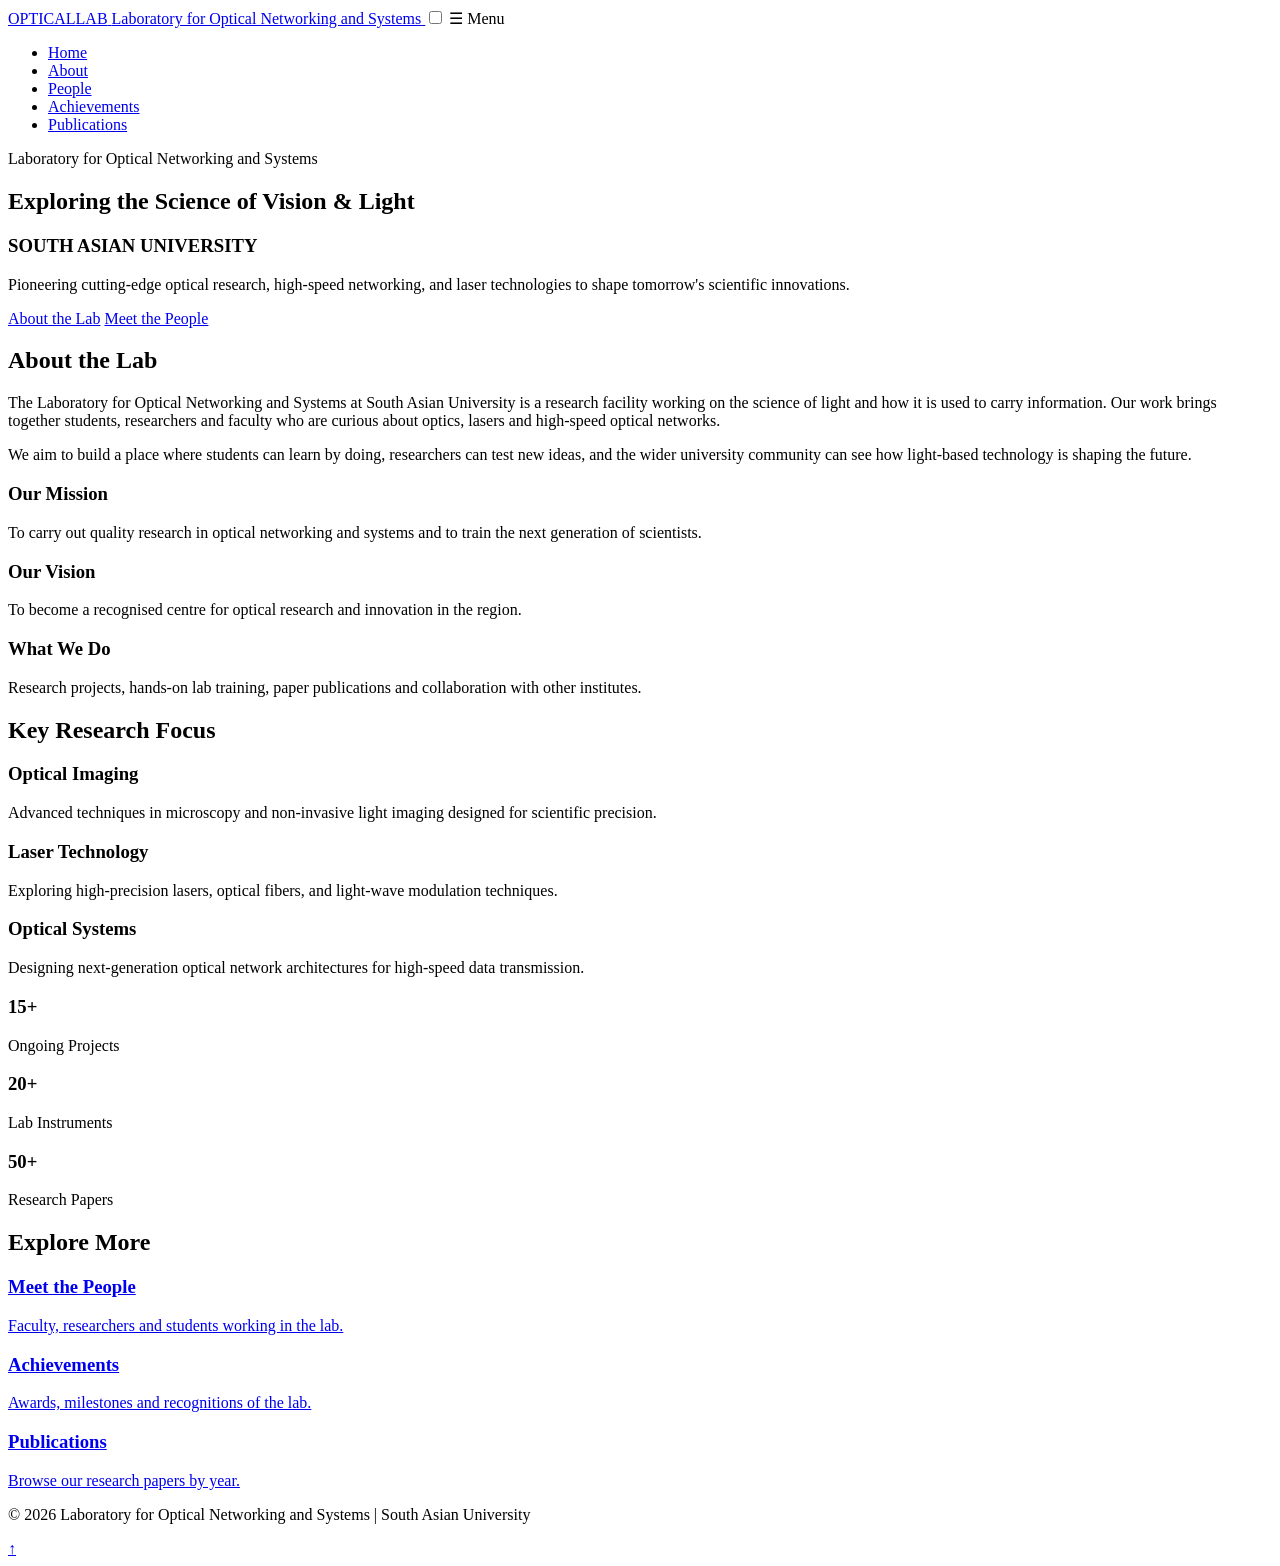
==== commit e3050851: "Update index.html" ====
--- a/index.html
+++ b/index.html
@@ -4,7 +4,7 @@
     <meta charset="UTF-8">
     <meta name="viewport" content="width=device-width, initial-scale=1.0">
     <title>Laboratory for Optical Networking and Systems</title>
-    <link rel="stylesheet" href="style.css">
+    <link rel="stylesheet" href="css/style.css">
 </head>
 <body id="top">
     <header class="site-header">
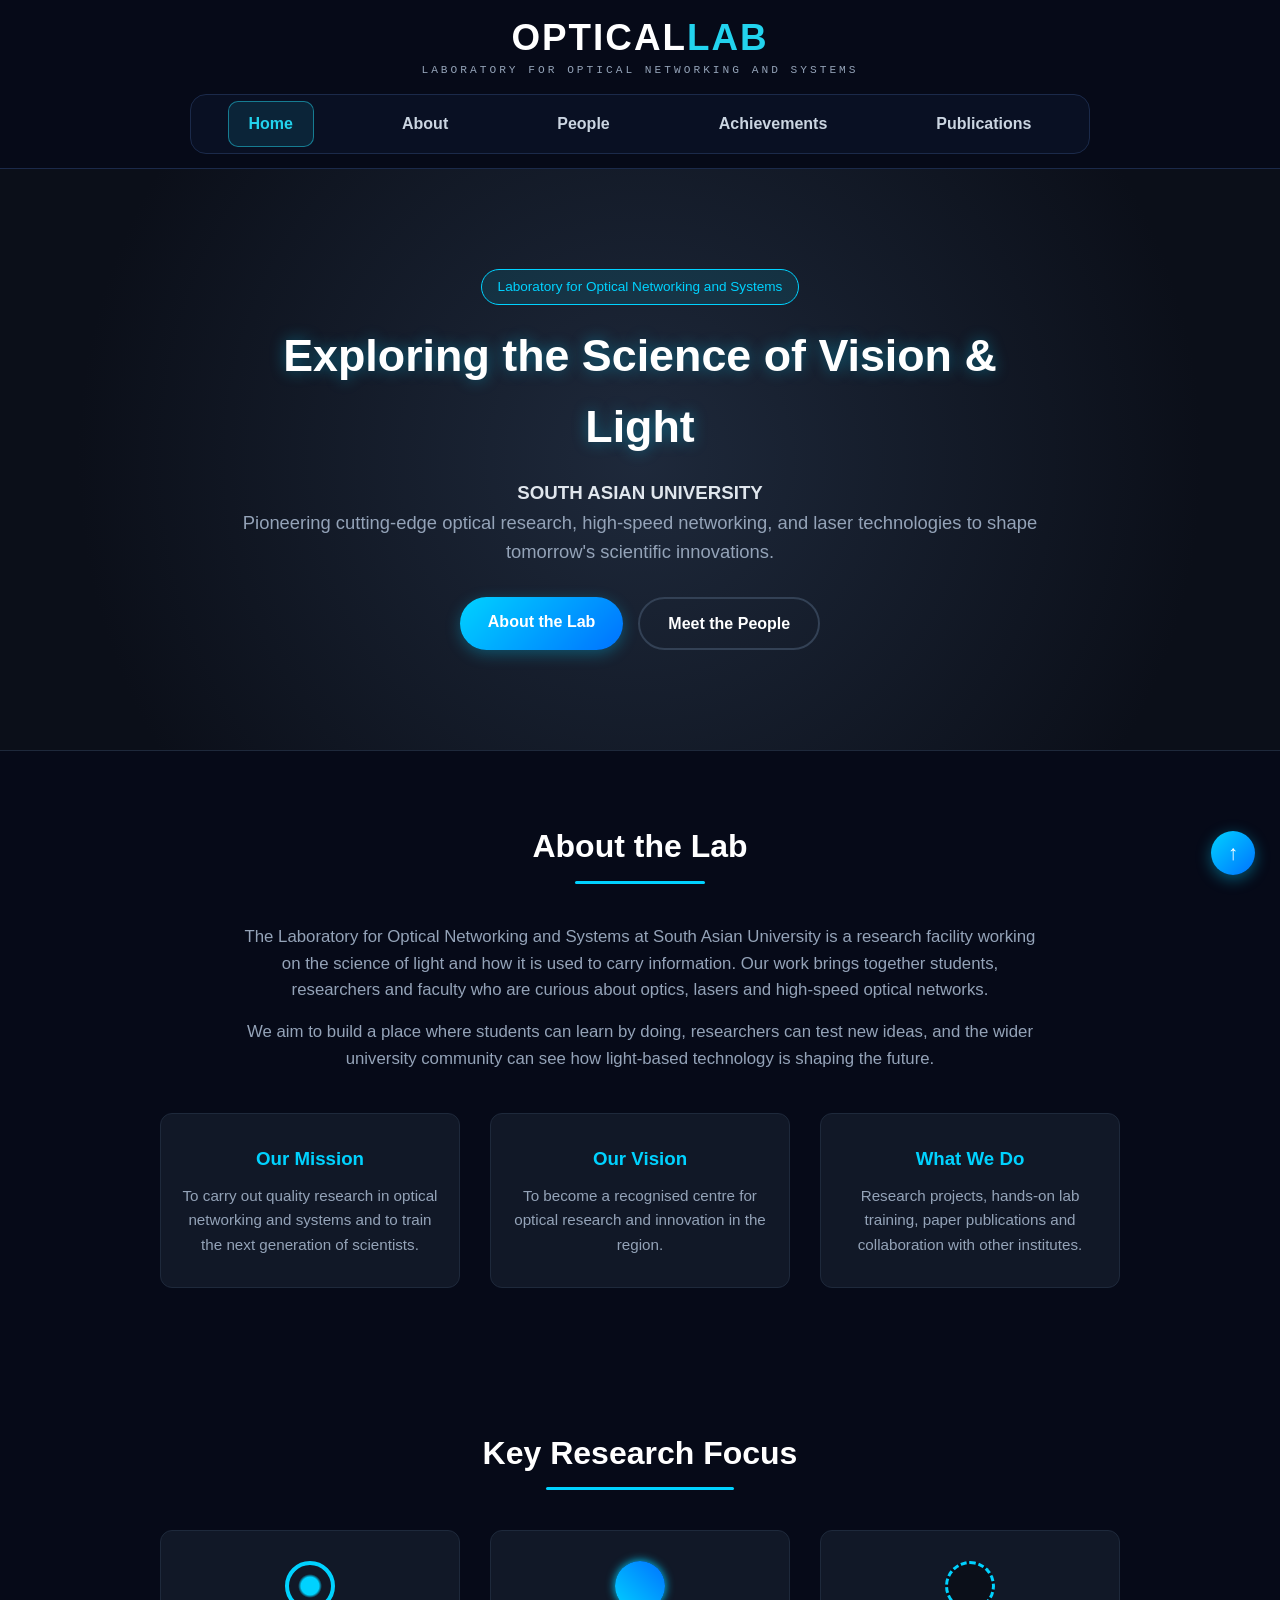
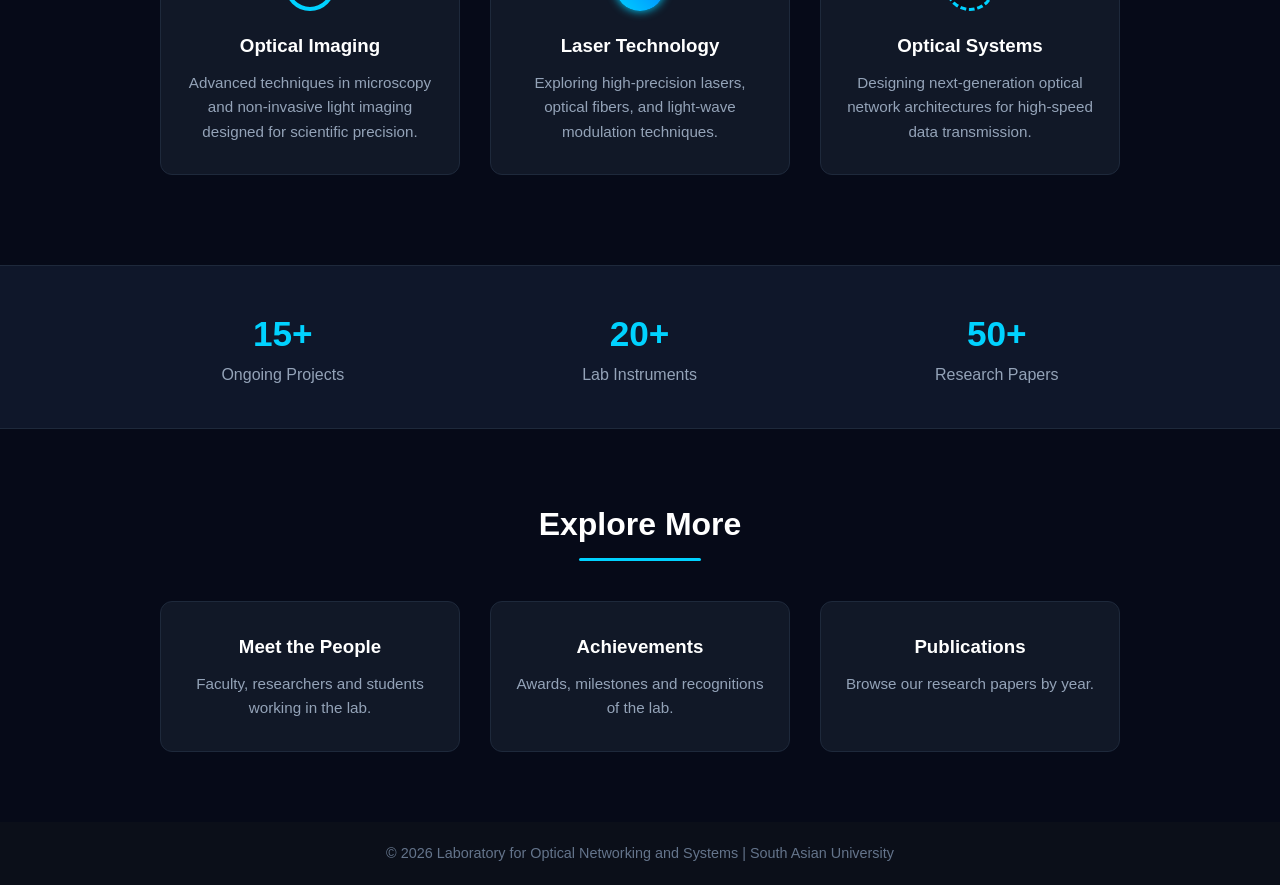
==== commit ec5f65dc: "Update index.html" ====
--- a/index.html
+++ b/index.html
@@ -4,7 +4,7 @@
     <meta charset="UTF-8">
     <meta name="viewport" content="width=device-width, initial-scale=1.0">
     <title>Laboratory for Optical Networking and Systems</title>
-    <link rel="stylesheet" href="css/style.css">
+    <link rel="stylesheet" href="style.css">
 </head>
 <body id="top">
     <header class="site-header">
--- a/style.css
+++ b/style.css
@@ -0,0 +1,977 @@
+* {
+    margin: 0;
+    padding: 0;
+    box-sizing: border-box;
+    font-family: -apple-system, BlinkMacSystemFont, "Segoe UI", Roboto, Helvetica, Arial, sans-serif;
+}
+
+body {
+    background-color: #0b0f19; 
+    color: #e0e6ed;
+    line-height: 1.6;
+}
+
+.navbar {
+    display: flex;
+    justify-content: space-between;
+    align-items: center;
+    padding: 1.2rem 8%;
+    background-color: #111827;
+    border-bottom: 2px solid #00d2ff; 
+    position: sticky;
+    top: 0;
+    z-index: 100;
+}
+
+.logo {
+    font-size: 1.5rem;
+    font-weight: 700;
+    letter-spacing: 1px;
+    color: #ffffff;
+}
+
+.logo span {
+    color: #00d2ff; 
+}
+
+.nav-links {
+    display: flex;
+    list-style: none;
+    gap: 20px;
+}
+
+.nav-links a {
+    text-decoration: none;
+    color: #a0aec0;
+    font-weight: 500;
+    transition: color 0.3s ease, border-bottom 0.3s ease;
+    padding-bottom: 5px;
+}
+
+.nav-links a:hover,
+.nav-links a.active {
+    color: #00d2ff;
+    border-bottom: 2px solid #00d2ff;
+}
+
+.hero {
+    background: radial-gradient(circle at center, #1e293b 0%, #0b0f19 80%);
+    text-align: center;
+    padding: 100px 20px;
+    border-bottom: 1px solid #1e293b;
+}
+
+.hero-content {
+    max-width: 800px;
+    margin: 0 auto;
+}
+
+.badge {
+    background: rgba(0, 210, 255, 0.1);
+    color: #00d2ff;
+    padding: 6px 16px;
+    border-radius: 20px;
+    font-size: 0.85rem;
+    border: 1px solid #00d2ff;
+    display: inline-block;
+    margin-bottom: 15px;
+}
+
+.hero h1 {
+    font-size: 2.8rem;
+    color: #ffffff;
+    margin-bottom: 15px;
+    text-shadow: 0 0 15px rgba(0, 210, 255, 0.4);
+}
+
+.hero p {
+    font-size: 1.15rem;
+    color: #94a3b8;
+    margin-bottom: 30px;
+}
+
+.hero-btns {
+    display: flex;
+    justify-content: center;
+    gap: 15px;
+}
+
+
+.btn {
+    text-decoration: none;
+    padding: 12px 28px;
+    border-radius: 30px;
+    font-weight: 600;
+    transition: all 0.3s ease;
+}
+
+.primary-btn {
+    background: linear-gradient(135deg, #00d2ff, #0072ff);
+    color: #ffffff;
+    box-shadow: 0 4px 15px rgba(0, 210, 255, 0.3);
+}
+
+.primary-btn:hover {
+    transform: translateY(-3px);
+    box-shadow: 0 6px 20px rgba(0, 210, 255, 0.6);
+}
+
+.secondary-btn {
+    background: transparent;
+    color: #ffffff;
+    border: 2px solid #334155;
+}
+
+.secondary-btn:hover {
+    border-color: #00d2ff;
+    color: #00d2ff;
+    transform: translateY(-3px);
+}
+
+.highlights {
+    padding: 70px 8%;
+    text-align: center;
+}
+
+.section-title {
+    font-size: 2rem;
+    color: #ffffff;
+    margin-bottom: 40px;
+    position: relative;
+    display: inline-block;
+}
+
+.section-title::after {
+    content: '';
+    display: block;
+    width: 60%;
+    height: 3px;
+    background: #00d2ff;
+    margin: 8px auto 0;
+    border-radius: 2px;
+}
+
+.card-container {
+    display: flex;
+    justify-content: center;
+    gap: 30px;
+    flex-wrap: wrap;
+}
+
+.card {
+    background-color: #111827;
+    border: 1px solid #1e293b;
+    border-radius: 12px;
+    padding: 30px 20px;
+    width: 300px;
+    display: flex;
+    flex-direction: column;
+    align-items: center;
+    transition: transform 0.3s ease, border-color 0.3s ease, box-shadow 0.3s ease;
+}
+
+.icon-shape {
+    width: 50px;
+    height: 50px;
+    border-radius: 50%;
+    margin-bottom: 20px;
+}
+
+.optical-icon {
+    border: 4px solid #00d2ff;
+    background: radial-gradient(circle, #00d2ff 30%, transparent 40%);
+}
+
+.laser-icon {
+    background: linear-gradient(45deg, #00d2ff, #0072ff);
+    box-shadow: 0 0 10px #00d2ff;
+}
+
+.system-icon {
+    border: 3px dashed #00d2ff;
+    background: #0b0f19;
+}
+
+.card h3 {
+    color: #ffffff;
+    margin-bottom: 10px;
+}
+
+.card p {
+    color: #94a3b8;
+    font-size: 0.95rem;
+}
+
+.card:hover {
+    transform: translateY(-8px);
+    border-color: #00d2ff;
+    box-shadow: 0 8px 25px rgba(0, 210, 255, 0.25);
+}
+
+.stats-banner {
+    display: flex;
+    justify-content: space-around;
+    align-items: center;
+    background: #0f172a;
+    padding: 40px 8%;
+    margin-top: 20px;
+    border-top: 1px solid #1e293b;
+    border-bottom: 1px solid #1e293b;
+    text-align: center;
+}
+
+.stat-item h3 {
+    font-size: 2.2rem;
+    color: #00d2ff;
+}
+
+.stat-item p {
+    color: #94a3b8;
+    font-weight: 500;
+}
+
+footer {
+    text-align: center;
+    padding: 20px;
+    background-color: #0b0f19;
+    color: #64748b;
+    font-size: 0.9rem;
+}
+
+
+
+/* =====================================================
+   NEW STYLES  (About section, Team, Publications,
+   Achievements) - everything here is pure CSS, no JS
+   ===================================================== */
+
+html {
+    scroll-behavior: smooth;
+    scroll-padding-top: 80px; /* so the sticky navbar doesn't cover section titles */
+}
+
+/* ---------- Mobile menu (checkbox trick, no JS) ---------- */
+.menu-toggle {
+    display: none; /* the hidden checkbox */
+}
+
+.menu-btn {
+    display: none; /* shown only on small screens */
+    border: 1px solid #334155;
+    color: #ffffff;
+    font-size: 1.4rem;
+    padding: 2px 12px;
+    border-radius: 6px;
+    cursor: pointer;
+}
+
+/* ---------- About section (merged into Home) ---------- */
+.about {
+    padding: 70px 8%;
+    text-align: center;
+}
+
+.about-text {
+    max-width: 800px;
+    margin: 0 auto 40px;
+    color: #94a3b8;
+    font-size: 1.05rem;
+}
+
+.about-text p {
+    margin-bottom: 15px;
+}
+
+.about .card h3 {
+    color: #00d2ff;
+}
+
+.card p {
+    text-align: center;
+}
+
+/* ---------- Explore More cards ---------- */
+.explore {
+    padding: 70px 8%;
+    text-align: center;
+}
+
+.link-card {
+    text-decoration: none;
+}
+
+/* ---------- Header used on the inner pages ---------- */
+.page-header {
+    text-align: center;
+    padding: 60px 20px;
+    background: radial-gradient(circle at center, #1e293b 0%, #0b0f19 80%);
+    border-bottom: 1px solid #1e293b;
+}
+
+.page-header h1 {
+    font-size: 2.4rem;
+    color: #ffffff;
+    text-shadow: 0 0 15px rgba(0, 210, 255, 0.4);
+}
+
+.page-header p {
+    color: #94a3b8;
+    margin-top: 8px;
+}
+
+.content {
+    padding: 50px 8%;
+    min-height: 50vh;
+}
+
+/* ---------- Filters (Team + Publications) ----------
+   Each filter is a group of hidden radio buttons.
+   The labels act as the buttons. When a radio is
+   :checked, CSS hides the cards that don't match. */
+.filter-radio {
+    position: absolute;
+    opacity: 0;
+    pointer-events: none;
+}
+
+/* shows a ring around the buttons when using the keyboard */
+.filter-radio:focus-visible ~ .filter-bar {
+    outline: 2px solid #00d2ff;
+    outline-offset: 8px;
+    border-radius: 30px;
+}
+
+.filter-bar {
+    display: flex;
+    justify-content: center;
+    flex-wrap: wrap;
+    gap: 12px;
+    margin-bottom: 40px;
+}
+
+.filter-btn {
+    background: transparent;
+    color: #a0aec0;
+    border: 2px solid #334155;
+    padding: 8px 22px;
+    border-radius: 30px;
+    font-weight: 600;
+    cursor: pointer;
+    transition: all 0.3s ease;
+}
+
+.filter-btn:hover {
+    border-color: #00d2ff;
+    color: #00d2ff;
+}
+
+/* highlight the button of the checked radio */
+#t-all:checked ~ .filter-bar label[for="t-all"],
+#t-faculty:checked ~ .filter-bar label[for="t-faculty"],
+#t-researcher:checked ~ .filter-bar label[for="t-researcher"],
+#t-student:checked ~ .filter-bar label[for="t-student"],
+#p-all:checked ~ .filter-bar label[for="p-all"],
+#p-2026:checked ~ .filter-bar label[for="p-2026"],
+#p-2025:checked ~ .filter-bar label[for="p-2025"],
+#p-2024:checked ~ .filter-bar label[for="p-2024"] {
+    border-color: #00d2ff;
+    color: #00d2ff;
+    background: rgba(0, 210, 255, 0.1);
+}
+
+/* Team: hide members that are not in the chosen group */
+#t-faculty:checked ~ .card-container .member:not(.faculty),
+#t-researcher:checked ~ .card-container .member:not(.researcher),
+#t-student:checked ~ .card-container .member:not(.student) {
+    display: none;
+}
+
+/* Publications: hide papers from other years */
+#p-2026:checked ~ .pub-list .pub:not(.y2026),
+#p-2025:checked ~ .pub-list .pub:not(.y2025),
+#p-2024:checked ~ .pub-list .pub:not(.y2024) {
+    display: none;
+}
+
+/* ---------- Team cards ---------- */
+.avatar {
+    width: 80px;
+    height: 80px;
+    border-radius: 50%;
+    background: linear-gradient(135deg, #00d2ff, #0072ff);
+    color: #ffffff;
+    font-size: 1.5rem;
+    font-weight: 700;
+    display: flex;
+    justify-content: center;
+    align-items: center;
+    margin-bottom: 15px;
+}
+
+.role-tag {
+    color: #00d2ff;
+    font-size: 0.85rem;
+    margin-bottom: 10px;
+}
+
+/* ---------- Publications + Achievements lists ---------- */
+.pub-list,
+.timeline {
+    max-width: 800px;
+    margin: 0 auto;
+}
+
+.pub,
+.timeline-item {
+    background-color: #111827;
+    border: 1px solid #1e293b;
+    border-left: 4px solid #00d2ff;
+    border-radius: 12px;
+    padding: 20px 25px;
+    margin-bottom: 20px;
+    transition: transform 0.3s ease, box-shadow 0.3s ease;
+}
+
+.pub:hover,
+.timeline-item:hover {
+    transform: translateX(6px);
+    box-shadow: 0 8px 25px rgba(0, 210, 255, 0.2);
+}
+
+.pub h3,
+.timeline-item h3 {
+    color: #ffffff;
+    margin: 8px 0;
+}
+
+.year-tag {
+    background: rgba(0, 210, 255, 0.1);
+    color: #00d2ff;
+    border: 1px solid #00d2ff;
+    border-radius: 20px;
+    padding: 2px 12px;
+    font-size: 0.8rem;
+}
+
+.authors {
+    color: #94a3b8;
+    font-size: 0.95rem;
+}
+
+.journal {
+    color: #64748b;
+    font-size: 0.9rem;
+    font-style: italic;
+}
+
+.timeline-item p {
+    color: #94a3b8;
+}
+
+/* ---------- Back to top (plain link, no JS) ---------- */
+.top-btn {
+    position: fixed;
+    bottom: 25px;
+    right: 25px;
+    width: 44px;
+    height: 44px;
+    border-radius: 50%;
+    background: linear-gradient(135deg, #00d2ff, #0072ff);
+    color: #ffffff;
+    font-size: 1.3rem;
+    text-decoration: none;
+    display: flex;
+    justify-content: center;
+    align-items: center;
+    box-shadow: 0 4px 15px rgba(0, 210, 255, 0.4);
+    z-index: 100;
+}
+
+/* ---------- Responsive ---------- */
+@media (max-width: 768px) {
+    .navbar {
+        flex-wrap: wrap;
+        padding: 1rem 5%;
+    }
+
+    .menu-btn {
+        display: block;
+    }
+
+    nav {
+        width: 100%;
+    }
+
+    .nav-links {
+        display: none;
+        flex-direction: column;
+        gap: 12px;
+        padding-top: 15px;
+    }
+
+    /* when the checkbox is ticked, show the menu */
+    .menu-toggle:checked ~ nav .nav-links {
+        display: flex;
+    }
+
+    .hero h1 {
+        font-size: 2rem;
+    }
+
+    .hero-btns {
+        flex-direction: column;
+        align-items: center;
+    }
+
+    .stats-banner {
+        flex-direction: column;
+        gap: 20px;
+    }
+
+    .card {
+        width: 100%;
+    }
+}
+
+
+/* =====================================================
+   SITE THEME OVERRIDES - header, page header, people page
+   (styled after the CiLab website)
+   ===================================================== */
+:root {
+    --bg: #060a18;
+    --panel: #0b1226;
+    --line: #1b2a4a;
+    --cyan: #22d3ee;
+    --mono: "Space Mono", "Courier New", Consolas, monospace;
+}
+
+body { background-color: var(--bg); }
+
+/* ---------- Centered logo + pill menu ---------- */
+.site-header {
+    text-align: center;
+    padding: 18px 4% 0;
+    background: var(--bg);
+    border-bottom: 1px solid var(--line);
+    position: sticky;
+    top: 0;
+    z-index: 100;
+}
+
+.brand {
+    display: inline-flex;
+    flex-direction: column;
+    align-items: center;
+    text-decoration: none;
+}
+
+.brand-name {
+    font-size: 2.3rem;
+    font-weight: 800;
+    letter-spacing: 2px;
+    color: #ffffff;
+    line-height: 1.1;
+}
+
+.brand-name span { color: var(--cyan); }
+
+.brand-tag {
+    font-family: var(--mono);
+    font-size: 0.7rem;
+    letter-spacing: 3px;
+    text-transform: uppercase;
+    color: #94a3b8;
+    margin-top: 4px;
+}
+
+.pill-nav {
+    max-width: 900px;
+    margin: 14px auto;
+    border: 1px solid var(--line);
+    border-radius: 16px;
+    background: rgba(11, 18, 38, 0.8);
+    padding: 6px;
+}
+
+.pill-nav .nav-links {
+    display: flex;
+    justify-content: space-around;
+    gap: 6px;
+}
+
+.pill-nav .nav-links a {
+    display: block;
+    padding: 9px 20px;
+    border: 1px solid transparent;
+    border-radius: 10px;
+    color: #cbd5e1;
+    font-weight: 600;
+}
+
+.pill-nav .nav-links a:hover,
+.pill-nav .nav-links a.active {
+    color: var(--cyan);
+    background: rgba(34, 211, 238, 0.1);
+    border: 1px solid rgba(34, 211, 238, 0.5);
+}
+
+.site-header .menu-btn { margin: 12px auto 0; }
+
+/* ---------- Page header (left aligned, like CiLab) ---------- */
+.page-header {
+    display: flex;
+    justify-content: space-between;
+    align-items: center;
+    flex-wrap: wrap;
+    gap: 20px;
+    text-align: left;
+    background: var(--bg);
+    padding: 40px 8% 25px;
+    margin: 0;
+    border-bottom: 1px solid var(--line);
+}
+
+.page-header h1 { font-size: 2.6rem; text-shadow: none; }
+.page-header p { margin-top: 4px; }
+
+.eyebrow {
+    display: block;
+    font-family: var(--mono);
+    font-size: 0.8rem;
+    letter-spacing: 2.5px;
+    text-transform: uppercase;
+    color: var(--cyan);
+    margin-bottom: 6px;
+}
+
+.outline-btn {
+    color: var(--cyan);
+    text-decoration: none;
+    font-weight: 600;
+    border: 1px solid rgba(34, 211, 238, 0.5);
+    background: rgba(34, 211, 238, 0.08);
+    padding: 12px 22px;
+    border-radius: 10px;
+    transition: all 0.3s ease;
+}
+
+.outline-btn:hover { background: rgba(34, 211, 238, 0.2); }
+
+.solid-btn {
+    background: var(--cyan);
+    color: #04121c;
+    text-decoration: none;
+    font-weight: 700;
+    padding: 12px 22px;
+    border-radius: 10px;
+    white-space: nowrap;
+    align-self: flex-start;
+}
+
+.solid-btn:hover { background: #67e8f9; }
+
+/* ---------- People page ---------- */
+.people-page {
+    max-width: 1300px;
+    margin: 0 auto;
+    padding: 40px 4%;
+}
+
+.count {
+    font-family: var(--mono);
+    font-size: 0.75rem;
+    color: var(--cyan);
+    margin-left: 6px;
+}
+
+/* tree box */
+.tree-box {
+    background: var(--panel);
+    border: 1px solid var(--line);
+    border-radius: 18px;
+    padding: 30px 20px;
+    text-align: center;
+    margin-bottom: 40px;
+}
+
+.tree-root {
+    display: inline-block;
+    border: 1px solid rgba(34, 211, 238, 0.6);
+    border-radius: 12px;
+    padding: 10px 22px;
+    font-weight: 700;
+    color: #ffffff;
+    background: rgba(34, 211, 238, 0.06);
+    box-shadow: 0 0 18px rgba(34, 211, 238, 0.15);
+}
+
+.tree-nodes {
+    position: relative;
+    display: flex;
+    justify-content: center;
+    flex-wrap: wrap;
+    gap: 40px;
+    margin-top: 34px;
+    padding-top: 22px;
+}
+
+/* connector lines */
+.tree-root::after {
+    content: "";
+    display: block;
+    width: 2px;
+    height: 34px;
+    background: var(--cyan);
+    margin: 10px auto -44px;
+    position: relative;
+    top: 10px;
+}
+
+.tree-nodes::before {
+    content: "";
+    position: absolute;
+    top: 0;
+    left: 18%;
+    right: 18%;
+    height: 2px;
+    background: linear-gradient(90deg, #6366f1, var(--cyan), #38bdf8);
+}
+
+.tree-node {
+    position: relative;
+    display: flex;
+    flex-direction: column;
+    align-items: center;
+    min-width: 200px;
+    padding: 12px 22px;
+    border: 1px solid var(--line);
+    border-radius: 12px;
+    background: #080e20;
+    color: #ffffff;
+    font-weight: 700;
+    cursor: pointer;
+    transition: all 0.3s ease;
+}
+
+.tree-node::before {
+    content: "";
+    position: absolute;
+    top: -22px;
+    left: 50%;
+    width: 2px;
+    height: 22px;
+    background: #38bdf8;
+}
+
+.tree-node small {
+    font-family: var(--mono);
+    font-size: 0.65rem;
+    letter-spacing: 2px;
+    text-transform: uppercase;
+    color: var(--cyan);
+    margin-bottom: 4px;
+}
+
+.tree-node:hover { border-color: var(--cyan); }
+
+#g-members:checked ~ .tree-box label[for="g-members"],
+#g-collab:checked ~ .tree-box label[for="g-collab"],
+#g-alumni:checked ~ .tree-box label[for="g-alumni"] {
+    border-color: var(--cyan);
+    background: rgba(34, 211, 238, 0.1);
+    box-shadow: 0 0 22px rgba(34, 211, 238, 0.3);
+}
+
+/* sub filter (only for collaborators) */
+.sub-bar {
+    display: none;
+    justify-content: center;
+    flex-wrap: wrap;
+    gap: 10px;
+    margin-top: 25px;
+}
+
+#g-members:checked ~ .tree-box .sub-members,
+#g-collab:checked ~ .tree-box .sub-collab,
+#g-alumni:checked ~ .tree-box .sub-alumni { display: flex; }
+
+.sub-btn {
+    min-width: 150px;
+    padding: 10px 20px;
+    border: 1px solid var(--line);
+    border-radius: 10px;
+    background: #080e20;
+    color: #ffffff;
+    font-weight: 700;
+    cursor: pointer;
+    transition: all 0.3s ease;
+}
+
+.sub-btn:hover { border-color: var(--cyan); }
+
+#c-all:checked ~ .tree-box label[for="c-all"],
+#c-prof:checked ~ .tree-box label[for="c-prof"],
+#c-scholar:checked ~ .tree-box label[for="c-scholar"],
+#c-industry:checked ~ .tree-box label[for="c-industry"],
+#m-all:checked ~ .tree-box label[for="m-all"],
+#m-btech:checked ~ .tree-box label[for="m-btech"],
+#m-scholar:checked ~ .tree-box label[for="m-scholar"],
+#m-staff:checked ~ .tree-box label[for="m-staff"],
+#a-all:checked ~ .tree-box label[for="a-all"],
+#a-scholar:checked ~ .tree-box label[for="a-scholar"],
+#a-btech:checked ~ .tree-box label[for="a-btech"] {
+    border-color: var(--cyan);
+    background: rgba(34, 211, 238, 0.12);
+}
+
+/* panels: show only the chosen group */
+.panel { display: none; }
+#g-members:checked ~ .panel-members,
+#g-collab:checked ~ .panel-collab,
+#g-alumni:checked ~ .panel-alumni { display: block; }
+
+#c-prof:checked ~ .panel-collab .person-card:not(.prof),
+#c-scholar:checked ~ .panel-collab .person-card:not(.scholar),
+#c-industry:checked ~ .panel-collab .person-card:not(.industry) { display: none; }
+
+/* current members sub filter (PI block only shows under "All") */
+#m-btech:checked ~ .panel-members .person-card:not(.btech),
+#m-scholar:checked ~ .panel-members .person-card:not(.scholar),
+#m-staff:checked ~ .panel-members .person-card:not(.staff),
+#m-btech:checked ~ .panel-members .pi-only,
+#m-scholar:checked ~ .panel-members .pi-only,
+#m-staff:checked ~ .panel-members .pi-only { display: none; }
+
+/* alumni sub filter */
+#a-scholar:checked ~ .panel-alumni .person-card:not(.scholar),
+#a-btech:checked ~ .panel-alumni .person-card:not(.btech) { display: none; }
+
+/* section label with line */
+.section-tag {
+    display: flex;
+    align-items: center;
+    gap: 15px;
+    margin: 10px 0 22px;
+}
+
+.section-tag::after {
+    content: "";
+    flex: 1;
+    height: 1px;
+    background: var(--line);
+}
+
+.section-tag span {
+    font-family: var(--mono);
+    font-size: 0.85rem;
+    letter-spacing: 2px;
+    text-transform: uppercase;
+    color: var(--cyan);
+    border: 1px solid rgba(34, 211, 238, 0.45);
+    background: rgba(34, 211, 238, 0.07);
+    padding: 7px 14px;
+    border-radius: 8px;
+}
+
+/* photo placeholder (head + shoulders) */
+.avatar-box {
+    flex-shrink: 0;
+    width: 80px;
+    height: 80px;
+    border: 1px solid rgba(34, 211, 238, 0.4);
+    border-radius: 12px;
+    background: #0d1630;
+    overflow: hidden;
+    position: relative;
+}
+
+.avatar-box.big { width: 190px; height: 215px; border: 3px solid var(--cyan); border-radius: 12px; }
+
+.silhouette::before,
+.silhouette::after {
+    content: "";
+    position: absolute;
+    left: 50%;
+    transform: translateX(-50%);
+    background: #1f2b4d;
+}
+
+.silhouette::before { top: 18%; width: 34%; height: 34%; border-radius: 50%; }
+.silhouette::after { bottom: -12%; width: 70%; height: 42%; border-radius: 50% 50% 0 0; }
+
+/* PI feature card */
+.pi-card {
+    display: flex;
+    gap: 30px;
+    align-items: flex-start;
+    background: var(--panel);
+    border: 1px solid rgba(34, 211, 238, 0.5);
+    border-radius: 18px;
+    padding: 30px;
+    margin-bottom: 40px;
+    box-shadow: 0 0 25px rgba(34, 211, 238, 0.08);
+}
+
+.pi-info { flex: 1; }
+.pi-info h2 { font-size: 2.2rem; color: #ffffff; line-height: 1.2; }
+.pi-role { display: block; color: var(--cyan); font-weight: 700; font-size: 1.1rem; margin: 4px 0; }
+.pi-dept { display: block; color: #94a3b8; font-size: 0.9rem; margin-bottom: 15px; }
+.pi-info p { color: #cbd5e1; }
+
+/* member cards */
+.people-grid {
+    display: grid;
+    grid-template-columns: repeat(auto-fill, minmax(340px, 1fr));
+    gap: 22px;
+    margin-bottom: 40px;
+}
+
+.person-card {
+    display: flex;
+    gap: 18px;
+    align-items: flex-start;
+    background: var(--panel);
+    border: 1px solid var(--line);
+    border-radius: 14px;
+    padding: 20px;
+    transition: transform 0.3s ease, border-color 0.3s ease, box-shadow 0.3s ease;
+}
+
+.person-card:hover {
+    transform: translateY(-4px);
+    border-color: var(--cyan);
+    box-shadow: 0 8px 25px rgba(34, 211, 238, 0.2);
+}
+
+.person-info h3 { color: #ffffff; font-size: 1.2rem; }
+.person-role { display: block; color: var(--cyan); font-weight: 600; font-size: 0.88rem; margin: 2px 0 6px; }
+.person-info p { color: #94a3b8; font-size: 0.9rem; }
+
+.person-links { display: flex; gap: 15px; margin-top: 10px; }
+
+.person-links a {
+    color: #a0aec0;
+    font-size: 0.85rem;
+    text-decoration: none;
+    border-bottom: 1px solid #334155;
+}
+
+.person-links a:hover { color: var(--cyan); border-color: var(--cyan); }
+
+/* ---------- Mobile ---------- */
+@media (max-width: 768px) {
+    .pill-nav { display: none; }
+    .menu-toggle:checked ~ .pill-nav { display: block; }
+    .pill-nav .nav-links { flex-direction: column; padding-top: 0; }
+    .site-header .menu-btn { display: inline-block; }
+    .brand-name { font-size: 1.8rem; }
+    .brand-tag { font-size: 0.55rem; letter-spacing: 1.5px; }
+    .page-header h1 { font-size: 2rem; }
+    .pi-card { flex-direction: column; }
+    .tree-nodes::before { display: none; }
+    .tree-node { min-width: 100%; }
+    .tree-node::before, .tree-root::after { display: none; }
+    .tree-nodes { gap: 12px; margin-top: 20px; padding-top: 0; }
+    .people-grid { grid-template-columns: 1fr; }
+}
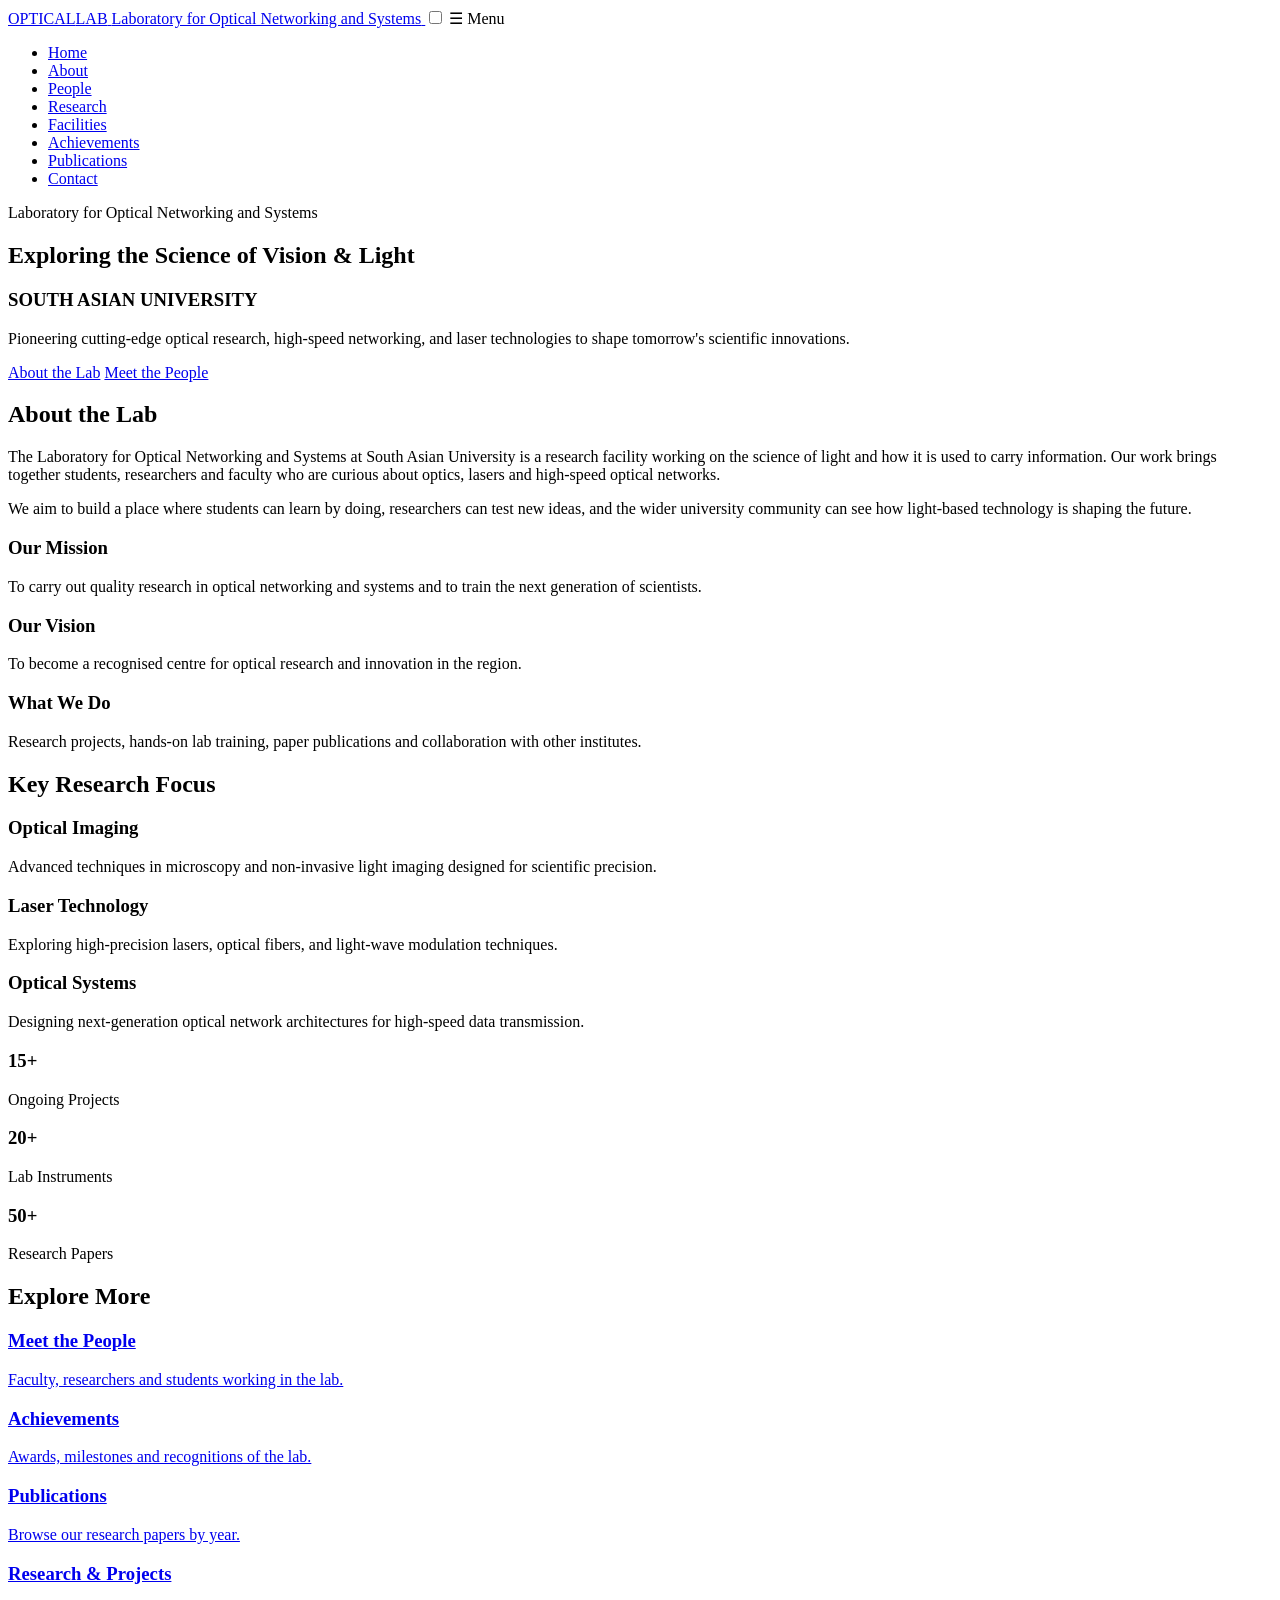
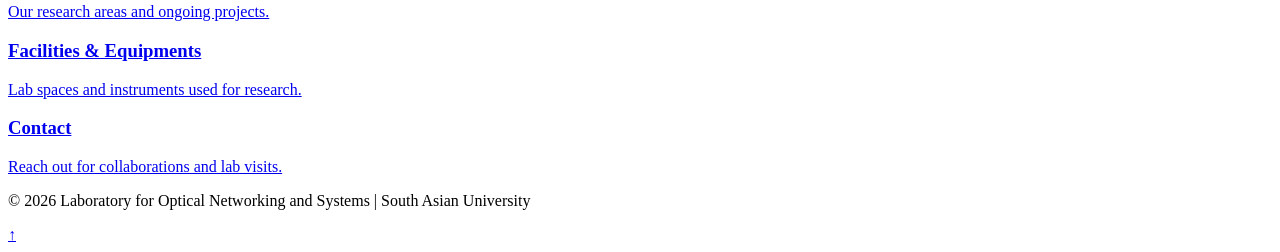
==== commit a20d84b6: "Add files via upload" ====
--- a/index.html
+++ b/index.html
@@ -4,7 +4,7 @@
     <meta charset="UTF-8">
     <meta name="viewport" content="width=device-width, initial-scale=1.0">
     <title>Laboratory for Optical Networking and Systems</title>
-    <link rel="stylesheet" href="style.css">
+    <link rel="stylesheet" href="css/style.css">
 </head>
 <body id="top">
     <header class="site-header">
@@ -19,8 +19,11 @@
                     <li><a href="index.html" class="active">Home</a></li>
                     <li><a href="index.html#about">About</a></li>
                     <li><a href="pages/team.html">People</a></li>
+                    <li><a href="pages/research.html">Research</a></li>
+                    <li><a href="pages/facilities.html">Facilities</a></li>
                     <li><a href="pages/achievements.html">Achievements</a></li>
                     <li><a href="pages/publications.html">Publications</a></li>
+                    <li><a href="pages/contact.html">Contact</a></li>
             </ul>
         </nav>
     </header>
@@ -112,6 +115,18 @@
                 <h3>Publications</h3>
                 <p>Browse our research papers by year.</p>
             </a>
+            <a href="pages/research.html" class="card link-card">
+                <h3>Research &amp; Projects</h3>
+                <p>Our research areas and ongoing projects.</p>
+            </a>
+            <a href="pages/facilities.html" class="card link-card">
+                <h3>Facilities &amp; Equipments</h3>
+                <p>Lab spaces and instruments used for research.</p>
+            </a>
+            <a href="pages/contact.html" class="card link-card">
+                <h3>Contact</h3>
+                <p>Reach out for collaborations and lab visits.</p>
+            </a>
         </div>
     </section>
 
